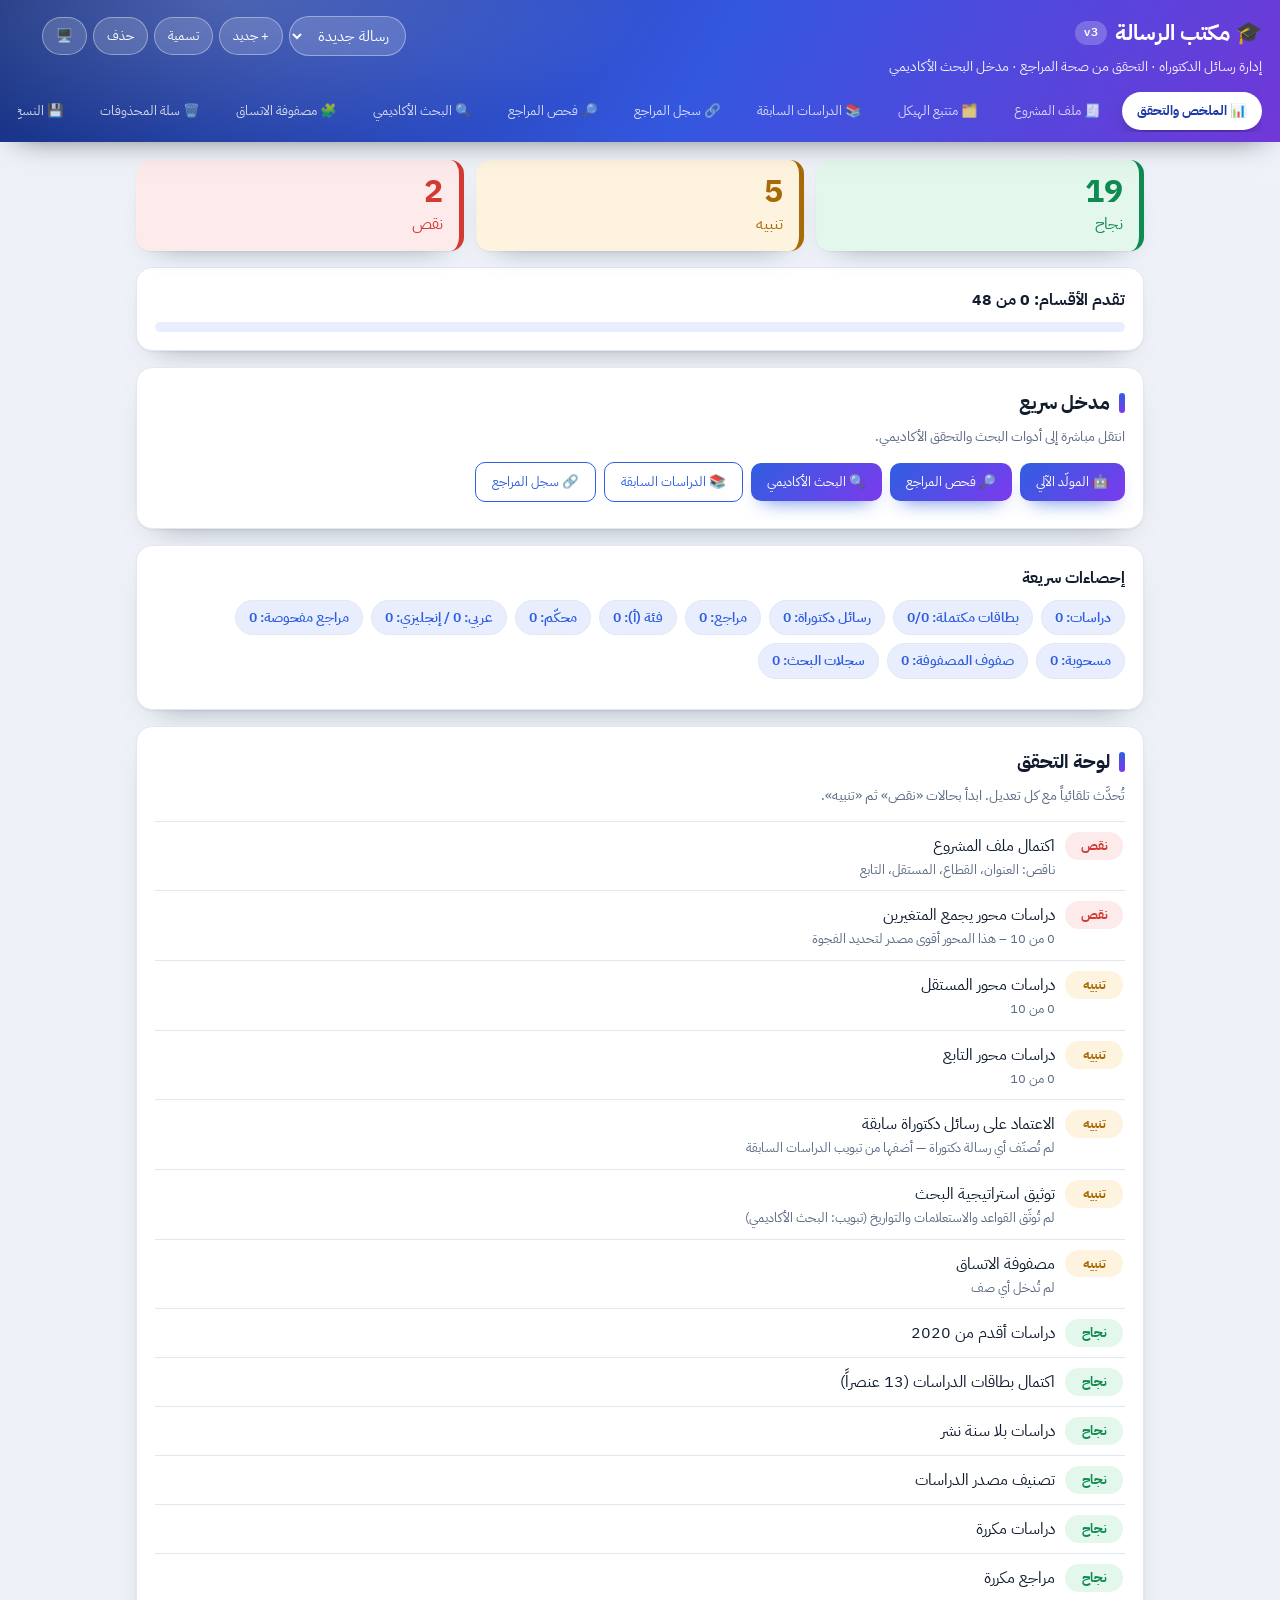
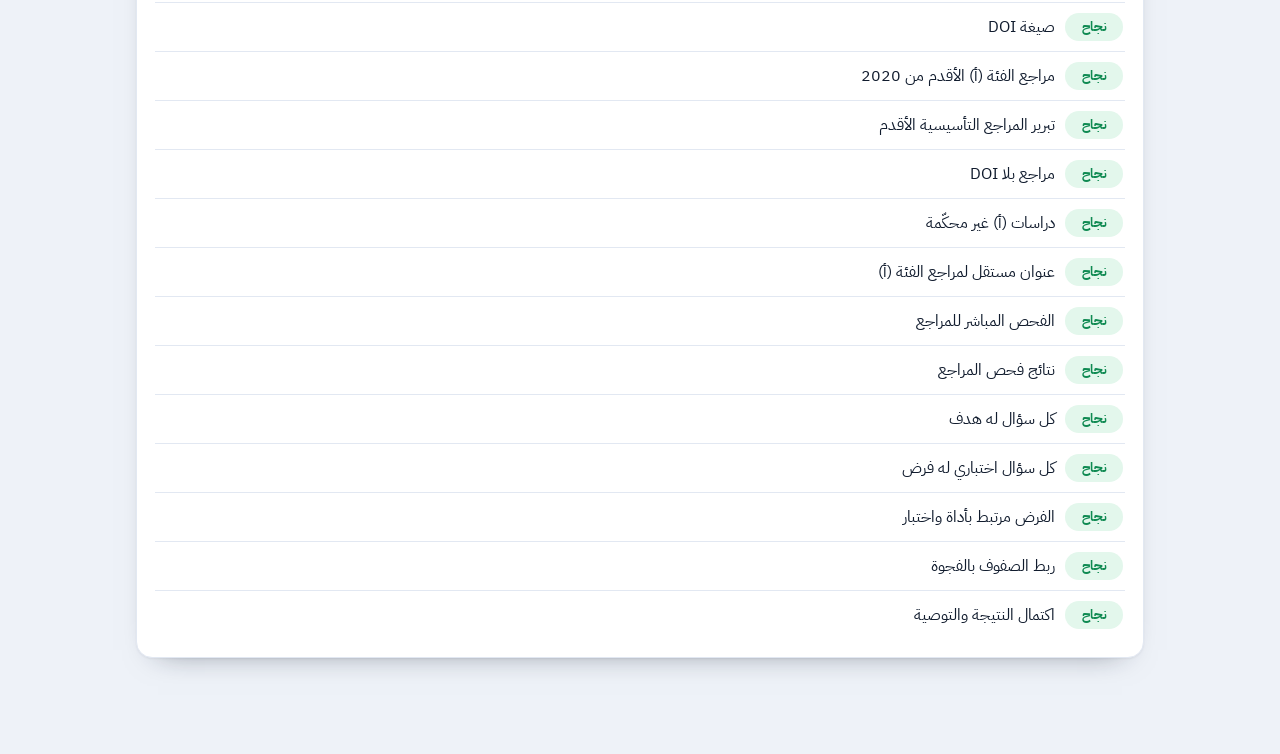
==== standalone/thesis-desk-v3.html @ b6d52afd "Reorganize repository: proper folder structure (assets/js, assets/css, docs, standalone)" ====
<!DOCTYPE html>
<html lang="ar" dir="rtl">
<head>
<meta charset="utf-8">
<meta name="viewport" content="width=device-width, initial-scale=1, viewport-fit=cover">
<title>مكتب الرسالة v3 – إدارة رسائل الدكتوراه والتحقق منها والبحث الأكاديمي</title>
<link href="https://fonts.googleapis.com/css2?family=IBM+Plex+Sans+Arabic:wght@400;500;600;700&display=swap" rel="stylesheet">
<style>
/* ================= لوحة الألوان — نهاري ================= */
:root{box-sizing:border-box;padding-top:env(safe-area-inset-top,0px);padding-bottom:env(safe-area-inset-bottom,0px);
--bg:#eef2f8;--bg2:#f8fafd;--card:#ffffff;--ink:#111c2e;--mut:#5b6b83;--line:#e2e8f2;
--acc:#2f5fe0;--acc3:#7c3aed;--acc2:#e9eeff;--accInk:#ffffff;--focus:rgba(47,95,224,.20);
--hdr1:#16307f;--hdr2:#3457e0;--hdr3:#7038d8;--navOn:#1c39a8;--glass:rgba(255,255,255,.16);--glassB:rgba(255,255,255,.38);
--ok:#0f8a52;--okb:#e3f7ec;--wr:#a86a06;--wrb:#fdf3df;--fl:#d13b32;--flb:#fdeaea;
--sh:0 1px 2px rgba(17,28,46,.05),0 14px 30px -22px rgba(17,28,46,.55)}
/* ================= لوحة الألوان — ليلي (تلقائي حسب النظام) ================= */
@media (prefers-color-scheme:dark){:root:not([data-theme="light"]){
--bg:#080d1c;--bg2:#0c1226;--card:#111a30;--ink:#e9edfb;--mut:#98a4c6;--line:#242e4b;
--acc:#7aa2ff;--acc3:#b39bff;--acc2:#1a2445;--accInk:#071026;--focus:rgba(122,162,255,.25);
--hdr1:#101f4e;--hdr2:#2b3f9e;--hdr3:#4c1d95;
--ok:#4ade80;--okb:#0e2b1d;--wr:#fbbf24;--wrb:#33260c;--fl:#fb7185;--flb:#3a171d;
--sh:0 1px 2px rgba(0,0,0,.5),0 16px 34px -24px rgba(0,0,0,.9)}}
/* ================= لوحة الألوان — ليلي (يدوي) ================= */
:root[data-theme="dark"]{
--bg:#080d1c;--bg2:#0c1226;--card:#111a30;--ink:#e9edfb;--mut:#98a4c6;--line:#242e4b;
--acc:#7aa2ff;--acc3:#b39bff;--acc2:#1a2445;--accInk:#071026;--focus:rgba(122,162,255,.25);
--hdr1:#101f4e;--hdr2:#2b3f9e;--hdr3:#4c1d95;
--ok:#4ade80;--okb:#0e2b1d;--wr:#fbbf24;--wrb:#33260c;--fl:#fb7185;--flb:#3a171d;
--sh:0 1px 2px rgba(0,0,0,.5),0 16px 34px -24px rgba(0,0,0,.9)}

*,*:before,*:after{box-sizing:inherit}
html{scroll-padding-top:150px}
body{margin:0;color:var(--ink);font:400 16px/1.75 "IBM Plex Sans Arabic",Tahoma,Arial,sans-serif;-webkit-font-smoothing:antialiased;
background:radial-gradient(1100px 460px at 105% -80px,var(--acc2),transparent 62%) no-repeat,var(--bg)}
body.minfill{min-height:100vh}

/* ---------- الهيدر ---------- */
header{position:sticky;top:0;z-index:20;color:#fff;padding:14px 18px 10px;box-shadow:0 10px 30px -18px rgba(0,0,0,.75);
background:linear-gradient(120deg,var(--hdr1),var(--hdr2) 55%,var(--hdr3))}
header:before{content:"";position:absolute;inset:0;pointer-events:none;
background:radial-gradient(620px 220px at 18% 0%,rgba(255,255,255,.20),transparent 70%)}
header .hrow,header nav{position:relative;z-index:1}
header h1{margin:0;font-size:22px;font-weight:700;display:flex;align-items:center;gap:8px;flex-wrap:wrap}
header p{margin:2px 0 10px;font-size:13.5px;opacity:.9}
.ver{font-size:11.5px;font-weight:600;background:rgba(255,255,255,.22);border-radius:999px;padding:2px 9px;letter-spacing:.3px}
.hrow{display:flex;gap:10px;align-items:flex-start;justify-content:space-between;flex-wrap:wrap}
.pbar{display:flex;gap:6px;align-items:center;flex-wrap:wrap;padding:2px 0 8px}
.hbtn{background:var(--glass);border:1px solid var(--glassB);color:#fff;font:600 13px/1 inherit;font-family:inherit;border-radius:999px;padding:8px 13px;cursor:pointer;transition:.16s;backdrop-filter:blur(4px)}
.hbtn:hover{background:rgba(255,255,255,.32);transform:translateY(-1px)}
#psel{width:auto;max-width:215px;background:var(--glass);color:#fff;border:1px solid var(--glassB);border-radius:999px;padding:7px 12px;font:600 14px inherit;font-family:inherit;cursor:pointer}
#psel option{color:#111c2e;background:#fff}
#saved{font-size:15px;opacity:0;transition:opacity .4s;min-width:18px;text-align:center}
#saved.on{opacity:1}
nav{display:flex;gap:6px;overflow-x:auto;max-width:100%;padding:4px 0 2px;scrollbar-width:none}
nav::-webkit-scrollbar{display:none}
nav button{flex:none;background:transparent;border:0;color:rgba(255,255,255,.8);font:600 14px inherit;font-family:inherit;padding:9px 15px;cursor:pointer;border-radius:999px;transition:.16s}
nav button:hover{background:rgba(255,255,255,.15);color:#fff}
nav button[aria-selected="true"]{background:#fff;color:var(--navOn);font-weight:700;box-shadow:0 8px 20px -10px rgba(0,0,0,.65)}
nav button:focus-visible,.hbtn:focus-visible,#psel:focus-visible{outline:2.5px solid #fff;outline-offset:2px}
#psel:focus{outline:none;border-color:#fff;box-shadow:0 0 0 3px rgba(255,255,255,.35)}

/* ---------- المحتوى ---------- */
main{max-width:1040px;margin:0 auto;padding:18px 16px 80px}
.card{background:var(--card);border:1px solid var(--line);border-radius:16px;padding:18px;margin-bottom:16px;box-shadow:var(--sh)}
.card:hover{box-shadow:0 2px 4px rgba(17,28,46,.05),0 18px 38px -26px rgba(17,28,46,.6)}
h2{font-size:19px;margin:0 0 6px;display:flex;align-items:center;gap:9px}
h2:before{content:"";width:6px;height:20px;border-radius:3px;flex:none;background:linear-gradient(180deg,var(--acc),var(--acc3))}
h3{font-size:16px;margin:0 0 8px}
.hint{color:var(--mut);font-size:14px;margin:0 0 12px}
.hint b{color:var(--acc)}
label{display:block;font-size:13.5px;font-weight:600;color:var(--mut);margin:10px 0 3px}
input,select,textarea{width:100%;font:inherit;font-size:15px;color:var(--ink);background:var(--bg2);border:1.5px solid var(--line);border-radius:10px;padding:9px 11px;transition:border-color .15s,box-shadow .15s}
textarea{min-height:64px;resize:vertical}
input:focus,select:focus,textarea:focus{outline:none;border-color:var(--acc);box-shadow:0 0 0 3px var(--focus)}
.grid{display:grid;grid-template-columns:repeat(auto-fit,minmax(220px,1fr));gap:0 14px}
.btn{font:600 14px inherit;font-family:inherit;border:0;background:linear-gradient(135deg,var(--acc),var(--acc3));color:var(--accInk);border-radius:10px;padding:9px 16px;cursor:pointer;box-shadow:0 10px 20px -12px var(--acc);transition:.16s}
.btn:hover{transform:translateY(-1px);filter:brightness(1.06)}
.btn.sec{background:transparent;color:var(--acc);border:1.5px solid currentColor;box-shadow:none}
.btn.sec:hover{background:var(--acc2)}
.btn.del{background:transparent;color:var(--fl);border:1.5px solid currentColor;box-shadow:none}
.btn.del:hover{background:var(--flb)}
.btn:disabled{opacity:.55;cursor:default;transform:none}
button:focus-visible,a:focus-visible{outline:2.5px solid var(--acc);outline-offset:2px}
a{color:var(--acc)}
.row{display:flex;gap:8px;flex-wrap:wrap;align-items:center;margin:8px 0}
.badge{display:inline-block;font-size:12.5px;font-weight:700;border-radius:999px;padding:3px 11px;white-space:nowrap}
.ok{background:var(--okb);color:var(--ok)}.wr{background:var(--wrb);color:var(--wr)}.fl{background:var(--flb);color:var(--fl)}
.mini{display:inline-flex;align-items:center;gap:5px;font:600 12.5px/1 inherit;font-family:inherit;background:var(--acc2);color:var(--acc);border:1px solid var(--line);border-radius:999px;padding:7px 12px;cursor:pointer;text-decoration:none;transition:.15s}
.mini:hover{background:var(--acc);color:var(--accInk);border-color:transparent}
.ledger{display:grid;grid-template-columns:repeat(auto-fit,minmax(150px,1fr));gap:12px;margin-bottom:16px}
.ledger div{border-radius:14px;padding:13px 16px;border-inline-start:5px solid currentColor;box-shadow:var(--sh)}
.ledger div b{display:block;font-size:32px;line-height:1.15;font-weight:700}
.ledger .ok{background:var(--okb);color:var(--ok)}
.ledger .wr{background:var(--wrb);color:var(--wr)}
.ledger .fl{background:var(--flb);color:var(--fl)}
.rule{display:flex;gap:10px;align-items:flex-start;padding:10px 2px;border-top:1px solid var(--line)}
.rule .badge{flex:none;min-width:58px;text-align:center}
.rule small{display:block;color:var(--mut);line-height:1.55}
.rule>div{flex:1;min-width:0}
.rule>div.row,.rule>.row{flex:0 1 auto;justify-content:flex-end;min-width:0}
.bar{height:10px;background:var(--acc2);border-radius:999px;overflow:hidden}
.bar i{display:block;height:100%;border-radius:999px;background:linear-gradient(90deg,var(--acc),var(--acc3))}
.sec-row{display:grid;grid-template-columns:1fr 140px;gap:8px;padding:7px 0;border-top:1px solid var(--line)}
.sec-row textarea{grid-column:1/-1;min-height:40px}
.count{display:flex;gap:8px;flex-wrap:wrap;margin-bottom:12px}
.count span{background:var(--acc2);color:var(--acc);border:1px solid var(--line);border-radius:999px;padding:5px 13px;font-size:13.5px;font-weight:600}
.empty{color:var(--mut);text-align:center;padding:24px}
.mono{font-size:13.5px;background:var(--bg2);border:1px solid var(--line);border-radius:9px;padding:8px 10px;word-break:break-word;min-height:20px}
.gh{font-size:15px;font-weight:700;margin:16px 0 8px;color:var(--mut);display:flex;align-items:center;gap:8px}
.dests{display:grid;grid-template-columns:repeat(auto-fill,minmax(232px,1fr));gap:10px}
.dest{border:1px solid var(--line);border-radius:13px;padding:12px;background:var(--bg2);display:flex;flex-direction:column;gap:6px}
.dest b{font-size:14.5px}
.dest small{color:var(--mut);font-size:12.5px;line-height:1.55;flex:1}
#toast{position:fixed;bottom:22px;right:50%;transform:translateX(50%) translateY(10px);background:var(--ink);color:var(--bg);padding:11px 20px;border-radius:12px;font-size:14px;font-weight:600;opacity:0;pointer-events:none;transition:.25s;max-width:92vw;z-index:50;box-shadow:0 16px 34px -14px rgba(0,0,0,.7)}
#toast.show{opacity:1;transform:translateX(50%) translateY(0)}
#toast.err{background:var(--fl);color:#fff}
*::-webkit-scrollbar{width:10px;height:10px}
*::-webkit-scrollbar-thumb{background:var(--line);border-radius:99px;border:2px solid var(--bg)}
@media(prefers-reduced-motion:no-preference){.bar i{transition:width .3s}.dest,.card{transition:box-shadow .2s}}
@media(max-width:560px){main{padding:14px 12px 70px}.card{padding:14px}h2{font-size:17px}}
</style>
</head>
<body>
<header>
 <div class="hrow">
  <div><h1>🎓 مكتب الرسالة <span class="ver">v3</span></h1><p>إدارة رسائل الدكتوراه · التحقق من صحة المراجع · مدخل البحث الأكاديمي</p></div>
  <div class="pbar">
   <select id="psel" aria-label="اختيار المشروع"></select>
   <button class="hbtn" id="newp">+ جديد</button>
   <button class="hbtn" id="renp">تسمية</button>
   <button class="hbtn" id="delp">حذف</button>
   <button class="hbtn" id="thm" title="تبديل المظهر">🖥️</button>
   <span id="saved" aria-live="polite">✓</span>
  </div>
 </div>
 <nav role="tablist" id="nav"></nav>
</header>
<main id="main"></main>
<div id="toast" role="status"></div>
<script>
"use strict";
const KEY="thesis-desk-v2",OLD="thesis-desk-v1",TKEY="td-theme";
const CH=[["الجزء التمهيدي",["صفحة العنوان","الإقرار","الشكر والتقدير","الملخص (عربي/إنجليزي)","قوائم المحتويات والجداول والاختصارات"]],
["الفصل الأول: الإطار العام",["المقدمة","خلفية الدراسة","مشكلة الدراسة","أسئلة الدراسة","أهداف الدراسة","أهمية الدراسة","حدود الدراسة","مصطلحات الدراسة","نموذج الدراسة","الفروض المبدئية","المنهج باختصار"]],
["الفصل الثاني: الإطار النظري والدراسات السابقة",["النظرية الحاكمة","المتغير المستقل: مفهوم وأبعاد","المتغير التابع: مفهوم وأبعاد","المتغير الوسيط (إن وجد)","العلاقة النظرية بين المتغيرات","الدراسات العربية","الدراسات الأجنبية","التعليق النقدي والفجوة البحثية","النموذج المفاهيمي واشتقاق الفروض"]],
["الفصل الثالث: المنهجية",["فلسفة ومنهج البحث","تصميم البحث","المجتمع والعينة وحجمها","أداة جمع البيانات والقياس","الدراسة الاستكشافية (المقابلات)","الاختبار التجريبي للأداة","الصدق والثبات","الاعتبارات الأخلاقية","أساليب التحليل وفحص الافتراضات"]],
["الفصل الرابع: النتائج",["وصف العينة","الإحصاء الوصفي","اختبار الفروض","الارتباط والانحدار والتوسط","عرض النتائج في جداول"]],
["الفصل الخامس: المناقشة",["مناقشة ومقارنة النتائج","الاستنتاجات","المساهمة العلمية","المساهمة المهنية","التوصيات وآليات التطبيق","القيود والدراسات المستقبلية"]],
["الجزء الختامي",["المراجع (APA 7)","الملاحق","إفصاح أدوات المساعدة وفحص التشابه"]]];
const ST=["لم يبدأ","جارٍ","مكتمل"];
const AX={iv:"المستقل",dv:"التابع",med:"الوسيط",both:"يجمع المتغيرين"};
const SF=[["author","الباحث"],["year","سنة النشر","n"],["title","عنوان الدراسة"],["goal","الهدف","t"],["hyp","الفرضيات","t"],["vars","المتغيرات","t"],["field","مجال التطبيق"],["pop","المجتمع"],["sample","العينة"],["tools","أدوات جمع البيانات"],["find","أهم النتائج","t"],["agree","أوجه الاتفاق","t"],["differ","أوجه الاختلاف","t"]];
const MF=[["gap","الفجوة البحثية","t"],["q","السؤال"],["obj","الهدف"],["hyp","الفرض"],["inst","الأداة / المحور"],["test","الاختبار الإحصائي"],["res","النتيجة"],["rec","التوصية"]];
const TYPOPT=[["","— غير مصنّف —"],["j","مجلة محكّمة"],["d","رسالة دكتوراة"],["m","رسالة ماجستير"],["c","مؤتمر محكّم"],["r","تقرير / جهة رسمية"],["o","مصدر آخر"]];
const TYPN={j:"مجلة محكّمة",d:"رسالة دكتوراة",m:"رسالة ماجستير",c:"مؤتمر محكّم",r:"تقرير",o:"مصدر آخر","":"—"};
const SRDB=["Scopus","Web of Science","EBSCO","ProQuest","Google Scholar","ScienceDirect","Springer","Wiley","JSTOR","ERIC","PubMed","شمعة SHAMAA","دار المنظومة","أخرى"];
const LBL={ok:"نجاح",wr:"تنبيه",fl:"نقص"};
const uid=()=>Date.now().toString(36)+Math.random().toString(36).slice(2,7);
const esc=s=>String(s==null?"":s).replace(/[&<>"]/g,c=>({"&":"&amp;","<":"&lt;",">":"&gt;",'"':"&quot;"}[c]));
const num=v=>parseInt(v,10)||0;
const cl=o=>JSON.parse(JSON.stringify(o));
const enc=encodeURIComponent;
const sleep=ms=>new Promise(r=>setTimeout(r,ms));
const hasAr=s=>/[\u0600-\u06FF]/.test(String(s||""));
const safeUrl=u=>/^https?:\/\//i.test(String(u||""))?String(u):"";
const fmtT=t=>new Date(t).toLocaleString("ar",{year:"numeric",month:"short",day:"numeric",hour:"2-digit",minute:"2-digit"});
const blankP=n=>({id:uid(),name:n||"رسالة جديدة",created:Date.now(),updated:0,lastExp:0,
 p:{title:"",deg:"DBA",sector:"",iv:"",dv:"",med:"",minY:2020,target:10},
 sec:{},studies:[],refs:[],mx:[],sr:[],trash:[],snaps:[]});

/* ===== التخزين والترحيل من النسخة القديمة ===== */
function fixProjs(db){Object.values((db&&db.projects)||{}).forEach(p=>{
 p.sec=p.sec||{};p.studies=p.studies||[];p.refs=p.refs||[];p.mx=p.mx||[];
 p.sr=p.sr||[];p.trash=p.trash||[];p.snaps=p.snaps||[];
 p.p=p.p||{};if(!(num(p.p.minY)>=1))p.p.minY=2020;
 if(!Array.isArray(p.studies))p.studies=[]});
 return db}
let DB=null;
try{DB=JSON.parse(localStorage.getItem(KEY))}catch(e){}
if(!DB||typeof DB!=="object"||!DB.projects){DB={ver:2,cur:null,projects:{}};
 try{const o=JSON.parse(localStorage.getItem(OLD));
  if(o&&o.p){const pr=blankP(o.p.title||"نسخة قديمة مستوردة");
   pr.p=o.p;pr.sec=o.sec||{};pr.studies=o.studies||[];pr.refs=o.refs||[];pr.mx=o.mx||[];pr.updated=Date.now();
   DB.projects[pr.id]=pr;DB.cur=pr.id}}catch(e){}}
fixProjs(DB);
if(!DB.cur||!DB.projects[DB.cur]){const k=Object.keys(DB.projects);DB.cur=k.length?k[0]:null}
if(!DB.cur){const pr=blankP();DB.projects[pr.id]=pr;DB.cur=pr.id}
const P=()=>DB.projects[DB.cur];
let S=P(),tab=0,uiOpen={},RUN=new Set(),V={busy:0,done:0,total:0};
let F={stQ:"",stAx:"",rfQ:"",rfCat:"",sq:"",stype:"all",slang:"all",sylo:"2020",syhi:"",ag:"",agto:"",agn:"12",elpr:""};

/* ===== الحفظ والمؤشرات ===== */
let svT=null;
function save(){try{S.updated=Date.now()}catch(e){}
 try{localStorage.setItem(KEY,JSON.stringify(DB));
  const el=document.getElementById("saved");el.classList.add("on");
  clearTimeout(svT);svT=setTimeout(()=>el.classList.remove("on"),1200)}
 catch(e){toast("⚠ تعذّر الحفظ: مساحة التخزين ممتلئة. صدّر نسخة فوراً ثم احذف اللقطات القديمة من تبويب النسخ الاحتياطي.",1)}}
let tsT=null;
function toast(m,err){const t=document.getElementById("toast");t.textContent=m;t.className=err?"err":"";
 t.classList.add("show");clearTimeout(tsT);tsT=setTimeout(()=>t.classList.remove("show"),err?8000:2400)}
function copy(txt){try{const ta=document.createElement("textarea");ta.value=txt;ta.style.position="fixed";ta.style.opacity="0";
 document.body.appendChild(ta);ta.select();document.execCommand("copy");ta.remove();return true}catch(e){}
 try{if(navigator.clipboard){navigator.clipboard.writeText(txt);return true}}catch(e){}return false}

/* ===== المظهر ===== */
let thm="";try{thm=localStorage.getItem(TKEY)||""}catch(e){}
function applyTheme(){document.documentElement.dataset.theme=thm;
 const b=document.getElementById("thm");
 b.textContent=thm==="dark"?"🌙":thm==="light"?"☀️":"🖥️";
 b.title="المظهر: "+(thm===""?"تلقائي (حسب النظام)":thm==="light"?"نهاري":"ليلي")+" — انقر للتبديل"}

/* ===== أدوات المرجع / الفحص ===== */
function doiOf(r){const d=String((r&&r.doi)||"").trim().replace(/^https?:\/\/(dx\.)?doi\.org\//i,"");
 return /^10\.\d{4,9}\//.test(d)?d:""}
function normT(s){return String(s==null?"":s).toLowerCase().replace(/[^\p{L}\p{N}]+/gu," ").trim()}
function simT(a,b){const A=new Set(normT(a).split(" ").filter(x=>x.length>2)),B=new Set(normT(b).split(" ").filter(x=>x.length>2));
 if(!A.size||!B.size)return 0;let i=0;A.forEach(x=>{if(B.has(x))i++});return i/Math.max(1,Math.min(A.size,B.size))}
function crYear(m){const o=m.issued||m["published-print"]||m["published-online"]||m.created;return o&&o["date-parts"]?num(o["date-parts"][0][0]):0}
function segEnc(doi){return String(doi).split("/").map(encodeURIComponent).join("/")}
async function jget(u,ms){const c=new AbortController();const t=setTimeout(()=>c.abort(),ms||13000);
 try{const r=await fetch(u,{signal:c.signal,headers:{Accept:"application/json"}});
  if(!r.ok){const e=new Error("HTTP "+r.status);e.http=r.status;throw e}
  return await r.json()}finally{clearTimeout(t)}}

async function coreCheck(o){
 const doi=String(o.doi||"").trim(),title=String(o.title||"").trim(),cite=String(o.cite||"").trim(),y=num(o.year);
 if(!doi&&!title&&!cite)return {t:Date.now(),ok:"fl",msg:"لا يوجد DOI أو عنوان لفحصه"};
 const [a,b]=await Promise.allSettled([
  doi?jget("https://api.crossref.org/works/"+segEnc(doi)):jget("https://api.crossref.org/works?query.bibliographic="+enc(title||cite)+"&rows=5"),
  doi?jget("https://api.openalex.org/works/doi:"+segEnc(doi)+"?mailto=thesis.desk.check@example.com"):jget("https://api.openalex.org/works?search="+enc(title||cite)+"&per-page=5")
 ]);
 let cr=null,oa=null,src=[];
 if(a.status==="fulfilled"){const m=a.value;cr=doi?m:((m.message&&m.message.items&&m.message.items[0])||null);if(cr)src.push("Crossref")}
 if(b.status==="fulfilled"){const m=b.value;oa=doi?m:((m.results&&m.results[0])||null);if(oa)src.push("OpenAlex")}
 if(!cr&&!oa){
  const e1=a.status==="rejected"?a.reason:null;
  if(e1&&e1.http===404)return {t:Date.now(),ok:"fl",msg:"⛔ هذا الـ DOI غير موجود في Crossref — تحقق من صحة الرقم"};
  return {t:Date.now(),ok:"fl",msg:"تعذّر الوصول إلى Crossref/OpenAlex — تأكد من اتصال الإنترنت"}}
 const ct=(cr&&cr.title&&cr.title[0])||(oa&&(oa.title||oa.display_name))||"";
 const refT=title||"";
 const sim=refT&&ct?simT(refT,ct):(cite&&ct?Math.max(.25,Math.min(.95,simT(cite,ct))):null);
 const cY=cr?crYear(cr):0,oY=oa?(oa.publication_year||0):0;
 const py=cY||oY,yOk=!y||!py||Math.abs(py-y)<=1;
 const ret=!!((oa&&oa.is_retracted===true)||(cr&&cr["update-to"]&&cr["update-to"].some(x=>x.type&&/retract/i.test(x.type))));
 const j=(cr&&cr["container-title"]&&cr["container-title"][0])||(oa&&oa.primary_location&&oa.primary_location.source&&oa.primary_location.source.display_name)||"";
 const typ=(cr&&cr.type)||(oa&&oa.type)||"";
 const cited=cr&&cr["is-referenced-by-count"]!=null?cr["is-referenced-by-count"]:(oa&&oa.cited_by_count!=null?oa.cited_by_count:null);
 const oaSt=(oa&&oa.open_access&&oa.open_access.oa_status)||"";
 const aut=cr&&cr.author?cr.author.map(x=>x.family?(x.family+", "+String(x.given||"").split(/\s+/).map(w=>w?w[0]+".":"").join(" ")):(x.name||"")).filter(Boolean).join("; "):"";
 const crDoi=(cr&&cr.DOI)||"";
 const v={t:Date.now(),ok:"ok",msg:"",src:src.join(" + "),ct:ct,cy:py,j:j,typ:typ,cited:cited,oa:oaSt,ret:ret?1:0,sim:sim,
  doi:crDoi||doi,aut:aut,title:ct,sugg:(!doi&&crDoi)?crDoi:""};
 if(ret){v.ok="fl";v.msg="⛔ تنبيه خطير: بيانات النشر تشير إلى أن هذا العمل مسحوب (Retraction) — لا يُستخدم كمرجع"}
 else if(!doi&&crDoi){v.ok=sim!=null&&sim>=.6?"ok":"wr";v.msg="عُثر على سجل مرشّح في "+v.src+" — اعتمد الـ DOI المقترح ثم أعد الفحص لتصديق العنوان"}
 else if(!refT){v.ok="wr";v.msg="السجل موجود في "+v.src+" — لكن أضف «عنوان المرجع» لمقارنته تلقائياً"}
 else if(sim==null){v.ok="wr";v.msg="عُثر على السجل في "+v.src+" دون عنوان للمقارنة"}
 else if(sim>=.6&&yOk){v.ok="ok";v.msg="✓ مطابقة عالية ("+Math.round(sim*100)+"%) مع السجل الرسمي في "+v.src}
 else if(sim>=.35){v.ok="wr";v.msg="مطابقة جزئية ("+Math.round(sim*100)+"%) — راجع العنوان أو السنة"+(yOk?"":" (السنة مختلفة عن السجل)")}
 else {v.ok="fl";v.msg="✗ تعارض: العنوان في "+v.src+" مختلف عن مرجعك ("+Math.round((sim||0)*100)+"%)"+(j?" · المصدر: "+j:"")}
 return v;
}

async function verifyRef(i,quiet){
 const r=S.refs[i];if(!r)return null;
 const doi=doiOf(r),title=String(r.ttl||"").trim();
 if(!doi&&!title&&!String(r.cite||"").trim()){if(!quiet)toast("لا يوجد DOI أو عنوان لفحصه",1);return null}
 if(!quiet){RUN.add(i);render()}
 let v=null;
 try{v=await coreCheck({doi:doi,title:title,cite:r.cite,year:r.year})}
 catch(e){v={t:Date.now(),ok:"fl",msg:"تعذّر الوصول إلى قواعد البيانات — تأكد من اتصال الإنترنت"}}
 if(S.refs[i])S.refs[i].v=v;
 RUN.delete(i);save();
 if(!quiet)render();
 return v;
}
async function verifyAll(){
 if(V.busy){toast("عملية الفحص جارية بالفعل…");return}
 const idx=S.refs.map((r,i)=>i).filter(i=>!S.refs[i].v);
 if(!idx.length){toast("كل المراجع مفحوصة بالفعل");return}
 V={busy:1,done:0,total:idx.length};render();
 for(const i of idx){if(!S.refs[i])continue;await verifyRef(i,true);V.done++;
  const p=document.getElementById("vprog");if(p)p.textContent="اكتمل "+V.done+" من "+V.total;await sleep(280)}
 V.busy=0;save();if(tab===5)render();
 toast("اكتمل فحص "+V.done+" مرجعاً");
}
function parseQ(q){q=String(q||"").trim();const d=q.replace(/^https?:\/\/(dx\.)?doi\.org\//i,"");
 return /^10\.\d{4,9}\//.test(d)?{doi:d,title:""}:{doi:"",title:q}}
function verdictHtml(v,q){
 const bd=v.ok==="ok"?'<span class="badge ok">✓ مطابق</span>':v.ok==="wr"?'<span class="badge wr">⚠ يحتاج مراجعة</span>':'<span class="badge fl">✗ مشكلة</span>';
 return `<div class="rule" style="border-top:0">${bd}<div>${esc(v.msg)}<small>${v.src?("المصدر: "+esc(v.src)+" · "+fmtT(v.t)):"مصدر محلي"}</small></div></div>
 ${(v.ct||v.j)?`<div class="grid">
  <div><label>العنوان في القاعدة</label><div class="mono">${esc(v.ct||"—")}</div></div>
  <div><label>سنة النشر</label><div class="mono">${esc(v.cy||"—")}${v.sim!=null?" · تطابق "+Math.round(v.sim*100)+"%":""}</div></div>
  <div><label>المجلة / الجهة</label><div class="mono">${esc(v.j||"—")}</div></div>
  <div><label>النوع / الاقتباسات${v.oa?" / الوصول":""}</label><div class="mono">${esc(v.typ||"—")} · ${v.cited==null?"—":v.cited}${v.oa?" · "+esc(v.oa):""}</div></div>
 </div>`:""}
 <div class="row">
  ${v.doi?`<a class="mini" target="_blank" rel="noopener" href="https://doi.org/${enc(v.doi)}">فتح DOI</a>`:""}
  ${v.ct?`<a class="mini" target="_blank" rel="noopener" href="https://scholar.google.com/scholar?q=${enc(v.ct)}">Google Scholar</a>
  <a class="mini" target="_blank" rel="noopener" href="https://pubpeer.com/search?q=${enc(v.ct)}">PubPeer</a>`:""}
  ${v.ct?`<a class="mini" target="_blank" rel="noopener" href="https://www.scimagojr.com/journalsearch.php?q=${enc(v.j||v.ct)}">Scimago (تصنيف المجلة)</a>`:""}
 </div>`;
}

/* ===== التحقق ===== */
function validate(){
 const R=[],add=(s,t,d)=>R.push({s:s,t:t,d:d||""}),p=S.p,y=num(p.minY);
 const miss=[["العنوان",p.title],["القطاع",p.sector],["المستقل",p.iv],["التابع",p.dv]].filter(x=>!String(x[1]||"").trim()).map(x=>x[0]);
 add(miss.length?"fl":"ok","اكتمال ملف المشروع",miss.length?"ناقص: "+miss.join("، "):"");
 const axes=["iv","dv"].concat(String(p.med||"").trim()?["med"]:[]).concat(["both"]);
 axes.forEach(a=>{const n=S.studies.filter(x=>x.axis===a).length,t=num(p.target);
  add(n>=t?"ok":(a==="both"&&n===0?"fl":"wr"),"دراسات محور "+AX[a],n+" من "+t+(a==="both"&&n===0?" – هذا المحور أقوى مصدر لتحديد الفجوة":""))});
 const old=S.studies.filter(x=>x.year&&num(x.year)<y);
 add(old.length?"fl":"ok","دراسات أقدم من "+y,old.length?old.map(x=>x.author||"بلا اسم").join("، "):"");
 const inc=S.studies.filter(x=>SF.some(f=>!String(x[f[0]]||"").trim()));
 add(inc.length?"wr":"ok","اكتمال بطاقات الدراسات (13 عنصراً)",inc.length?inc.length+" بطاقة ناقصة":"");
 const ny=S.studies.filter(x=>!num(x.year));
 add(ny.length?"wr":"ok","دراسات بلا سنة نشر",ny.length?ny.length+" بطاقة":"");
 const noTyp=S.studies.filter(x=>!x.typ);
 add(noTyp.length?"wr":"ok","تصنيف مصدر الدراسات",noTyp.length?noTyp.length+" بطاقة بلا نوع مصدر (مجلة محكّمة / رسالة دكتوراة / مؤتمر)":"");
 const dis=S.studies.filter(x=>x.typ==="d").length;
 add(dis?"ok":"wr","الاعتماد على رسائل دكتوراة سابقة",dis?dis+" رسالة دكتوراة ضمن الدراسات السابقة":"لم تُصنّف أي رسالة دكتوراة — أضفها من تبويب الدراسات السابقة");
 const dS=new Set(),dupS=[];
 S.studies.forEach(x=>{const k=((x.author||"")+"|"+(x.year||"")+"|"+String(x.title||"").slice(0,25)).replace(/\s+/g," ").trim().toLowerCase();
  if(!x.author&&!x.title)return;if(dS.has(k))dupS.push(x.author||String(x.title).slice(0,30));else dS.add(k)});
 add(dupS.length?"wr":"ok","دراسات مكررة",dupS.length?dupS.join("، "):"");
 const dR=new Set(),dupR=[];
 S.refs.forEach(r=>{const d=String(r.doi||"").trim().toLowerCase().replace(/^https?:\/\/(dx\.)?doi\.org\//,""),c=String(r.cite||"").trim().replace(/\s+/g," ").toLowerCase();
  if(!d&&!c)return;const k=d?"d:"+d:"c:"+c;
  if(dR.has(k))dupR.push(String(r.cite||"بلا توثيق").slice(0,38));else dR.add(k)});
 add(dupR.length?"fl":"ok","مراجع مكررة",dupR.length?dupR.join("، "):"");
 const badD=S.refs.filter(r=>{const d=String(r.doi||"").trim();return d&&!/^https?:\/\//i.test(d)&&!/^10\.\d{4,9}\//.test(d)});
 add(badD.length?"wr":"ok","صيغة DOI",badD.length?badD.length+" مرجع بنمط غير قياسي (المتوقع 10.xxxx/...)":"");
 const oldA=S.refs.filter(r=>r.year&&num(r.year)<y&&r.cat==="A");
 add(oldA.length?"fl":"ok","مراجع الفئة (أ) الأقدم من "+y,oldA.length?oldA.length+" مرجع – انقلها للفئة (ب) مع تبرير":"");
 const nj=S.refs.filter(r=>r.year&&num(r.year)<y&&r.cat==="B"&&!String(r.just||"").trim());
 add(nj.length?"fl":"ok","تبرير المراجع التأسيسية الأقدم",nj.length?nj.length+" مرجع بلا تبرير":"");
 const nd=S.refs.filter(r=>!String(r.doi||"").trim()),np=S.refs.filter(r=>r.cat==="A"&&!r.peer);
 add(nd.length?"wr":"ok","مراجع بلا DOI",nd.length?nd.length+" مرجع":"");
 add(np.length?"wr":"ok","دراسات (أ) غير محكّمة",np.length?np.length+" مرجع":"");
 const noTtl=S.refs.filter(r=>r.cat==="A"&&!String(r.ttl||"").trim());
 add(noTtl.length?"wr":"ok","عنوان مستقل لمراجع الفئة (أ)",noTtl.length?noTtl.length+" مرجع بلا عنوان مستقل (يُصعّب فحصه آلياً)":"");
 const unv=S.refs.filter(r=>!r.v&&(doiOf(r)||String(r.ttl||"").trim()||String(r.cite||"").trim()));
 add(unv.length?"wr":"ok","الفحص المباشر للمراجع",unv.length?unv.length+" مرجع لم يُفحص عبر Crossref/OpenAlex — تبويب: فحص المراجع":"");
 const badv=S.refs.filter(r=>r.v&&(r.v.ok==="fl"||r.v.ret));
 add(badv.length?"fl":"ok","نتائج فحص المراجع",badv.length?badv.map(r=>(r.v.ret?"مسحوب: ":"تعارض: ")+String(r.cite||r.ttl||"").slice(0,32)).join("، "):"");
 add(S.sr.length?"ok":"wr","توثيق استراتيجية البحث",S.sr.length?S.sr.length+" عملية بحث موثّقة — جاهزة للتصدير في فصل المنهجية":"لم تُوثّق القواعد والاستعلامات والتواريخ (تبويب: البحث الأكاديمي)");
 add(S.mx.length?"ok":"wr","مصفوفة الاتساق",S.mx.length?S.mx.length+" صف":"لم تُدخل أي صف");
 const q=S.mx.filter(m=>String(m.q||"").trim());
 const a1=q.filter(m=>!String(m.obj||"").trim()),b1=q.filter(m=>m.qt!=="d"&&!String(m.hyp||"").trim()),
 c1=q.filter(m=>m.qt!=="d"&&!(String(m.inst||"").trim()&&String(m.test||"").trim())),
 gp=S.mx.filter(m=>!String(m.gap||"").trim()),
 nr=q.filter(m=>!String(m.res||"").trim()||!String(m.rec||"").trim());
 add(a1.length?"fl":"ok","كل سؤال له هدف",a1.length?a1.length+" سؤال بلا هدف":"");
 add(b1.length?"fl":"ok","كل سؤال اختباري له فرض",b1.length?b1.length+" سؤال بلا فرض":"");
 add(c1.length?"wr":"ok","الفرض مرتبط بأداة واختبار",c1.length?c1.length+" صف ناقص":"");
 add(gp.length?"wr":"ok","ربط الصفوف بالفجوة",gp.length?gp.length+" صف بلا فجوة":"");
 add(nr.length?"wr":"ok","اكتمال النتيجة والتوصية",nr.length?nr.length+" صف ناقص":"");
 return R;
}
function progress(){let d=0,t=0;CH.forEach((c,i)=>c[1].forEach((s,j)=>{t++;d+=(S.sec[i+"-"+j]||{}).st===2?1:0}));return[d,t]}

/* ===== التصدير ===== */
function dl(name,content,type){const a=document.createElement("a");
 a.href=URL.createObjectURL(new Blob([content],{type:type}));a.download=name;
 document.body.appendChild(a);a.click();a.remove();P().lastExp=Date.now();save()}
function wordDoc(title,body){return '\ufeff<html xmlns:o="urn:schemas-microsoft-com:office:office" xmlns:w="urn:schemas-microsoft-com:office:word" xmlns="http://www.w3.org/TR/REC-html40"><head><meta charset="utf-8"><title>'+esc(title)+'</title><style>body{font-family:Arial,sans-serif;direction:rtl;text-align:right}h2{color:#2f5fe0}h3{color:#16307f}table{border-collapse:collapse;width:100%;margin-bottom:14px}th,td{border:1px solid #8a94a6;padding:5px 7px;font-size:10.5pt;text-align:right;vertical-align:top}th{background:#e9eeff}</style></head><body dir="rtl"><h2>'+esc(title)+'</h2><p>أُنشئ بواسطة «مكتب الرسالة v3» – '+fmtT(Date.now())+'</p>'+body+'</body></html>'}
function exportWord(name,title,body){dl(name,wordDoc(title,body),"application/msword;charset=utf-8");toast("تم تصدير "+name)}
function exportCsv(name,rows){dl(name,"\ufeff"+rows.map(r=>r.map(c=>'"'+String(c==null?"":c).replace(/"/g,'""').replace(/\r?\n/g," ")+'"').join(",")).join("\r\n"),"text/csv;charset=utf-8");toast("تم تصدير "+name)}
function exportRows(name,header,rows){exportCsv(name,[header].concat(rows))}
function studiesTable(l){return "<table><tr><th>#</th><th>المحور</th><th>نوع المصدر</th>"+SF.map(f=>"<th>"+f[1]+"</th>").join("")+"<th>المجلة/الجهة</th><th>DOI</th><th>التصنيف</th><th>قاعدة البيانات</th><th>المنهج</th></tr>"+l.map((x,i)=>"<tr><td>"+(i+1)+"</td><td>"+(AX[x.axis]||"")+"</td><td>"+(TYPN[x.typ]||"")+"</td>"+SF.map(f=>"<td>"+esc(x[f[0]])+"</td>").join("")+"<td>"+esc(x.jr)+"</td><td>"+esc(x.doi)+"</td><td>"+esc(x.qu)+"</td><td>"+esc(x.db)+"</td><td>"+esc(x.meth)+"</td></tr>").join("")+"</table>"}
const VERST=r=>{const v=r.v;return !v?"لم يُفحص":v.ret?"مسحوب":v.ok==="ok"?"مطابق":v.ok==="wr"?"مراجعة":"تعارض"};
function refsBody(l){return "<table><tr><th>#</th><th>الفئة</th><th>التوثيق (APA 7)</th><th>العنوان</th><th>المؤلفون</th><th>المجلة/الجهة</th><th>السنة</th><th>اللغة</th><th>DOI/رابط</th><th>محكّم</th><th>حالة الفحص</th><th>تبرير</th></tr>"+l.map((x,i)=>"<tr><td>"+(i+1)+"</td><td>"+({A:"أ",B:"ب",C:"ج"}[x.cat]||"")+"</td><td>"+esc(x.cite)+"</td><td>"+esc(x.ttl)+"</td><td>"+esc(x.aut)+"</td><td>"+esc(x.jr)+"</td><td>"+esc(x.year)+"</td><td>"+(x.lang==="ar"?"عربي":"إنجليزي")+"</td><td>"+esc(x.doi)+"</td><td>"+(x.peer?"نعم":"-")+"</td><td>"+VERST(x)+"</td><td>"+esc(x.just)+"</td></tr>").join("")+"</table>"}
function mxBody(l){return "<table><tr><th>#</th><th>النوع</th>"+MF.map(f=>"<th>"+f[1]+"</th>").join("")+"</tr>"+l.map((x,i)=>"<tr><td>"+(i+1)+"</td><td>"+(x.qt==="d"?"وصفي":"اختباري")+"</td>"+MF.map(f=>"<td>"+esc(x[f[0]])+"</td>").join("")+"</tr>").join("")+"</table>"}
function structBody(){return CH.map((c,i)=>"<h3>"+esc(c[0])+"</h3><table><tr><th>القسم</th><th>الحالة</th><th>ملاحظات</th></tr>"+c[1].map((s,j)=>{const o=S.sec[i+"-"+j]||{};return "<tr><td>"+esc(s)+"</td><td>"+(ST[num(o.st)]||ST[0])+"</td><td>"+esc(o.note)+"</td></tr>"}).join("")+"</table>").join("")}
function srBody(){return "<table><tr><th>#</th><th>قاعدة البيانات</th><th>التاريخ</th><th>نص الاستعلام</th><th>السنوات</th><th>عدد النتائج</th><th>ملاحظات</th></tr>"+S.sr.map((x,i)=>"<tr><td>"+(i+1)+"</td><td>"+esc(x.db)+"</td><td>"+esc(x.date)+"</td><td>"+esc(x.q)+"</td><td>"+esc((x.ylo||"")+(x.ylo||x.yhi?"–":"")+(x.yhi||""))+"</td><td>"+esc(x.n)+"</td><td>"+esc(x.note)+"</td></tr>").join("")+"</table>"}
function verBody(){return "<table><tr><th>#</th><th>المرجع (APA)</th><th>الحالة</th><th>النتيجة</th><th>DOI</th><th>المجلة/الجهة</th><th>آخر فحص</th></tr>"+S.refs.map((r,i)=>"<tr><td>"+(i+1)+"</td><td>"+esc(r.cite||r.ttl||"")+"</td><td>"+VERST(r)+"</td><td>"+esc(r.v?r.v.msg:"—")+"</td><td>"+esc(doiOf(r)||r.doi||"")+"</td><td>"+esc(r.v?r.v.j:"")+"</td><td>"+(r.v?fmtT(r.v.t):"")+"</td></tr>").join("")+"</table>"}

/* ===== اللقطات ===== */
function snapshot(label){const pr=P();
 pr.snaps.unshift({t:Date.now(),label:label||"لقطة يدوية",d:cl({p:pr.p,sec:pr.sec,studies:pr.studies,refs:pr.refs,mx:pr.mx,sr:pr.sr})});
 if(pr.snaps.length>5)pr.snaps.length=5;save();render();toast("حُفظت لقطة كاملة للمشروع")}

/* ===== العروض ===== */
function vSummary(){
 const R=validate(),n=k=>R.filter(r=>r.s===k).length,pr=progress(),d=pr[0],t=pr[1];
 const refs=S.refs,st=S.studies,a=refs.filter(r=>r.cat==="A"),peer=a.filter(r=>r.peer).length,ar=refs.filter(r=>r.lang==="ar").length;
 const doneCards=st.filter(x=>SF.every(f=>String(x[f[0]]||"").trim())).length;
 const dis=st.filter(x=>x.typ==="d").length;
 const verDone=refs.filter(r=>r.v&&r.v.ok==="ok").length,ret=refs.filter(r=>r.v&&r.v.ret).length;
 const yrs={};st.forEach(x=>{const yy=num(x.year);if(yy)yrs[yy]=(yrs[yy]||0)+1});
 const yk=Object.keys(yrs).sort();
 return `<div class="ledger"><div class="ok"><b>${n("ok")}</b>نجاح</div><div class="wr"><b>${n("wr")}</b>تنبيه</div><div class="fl"><b>${n("fl")}</b>نقص</div></div>
 <div class="card"><h3>تقدم الأقسام: ${d} من ${t}</h3><div class="bar"><i style="width:${t?Math.round(d/t*100):0}%"></i></div></div>
 <div class="card"><h2>مدخل سريع</h2><p class="hint">انتقل مباشرة إلى أدوات البحث والتحقق الأكاديمي.</p>
 <div class="row"><button class="btn" data-tab="10">🤖 المولّد الآلي</button>
 <button class="btn" data-tab="5">🔎 فحص المراجع</button>
 <button class="btn" data-tab="6">🔍 البحث الأكاديمي</button>
 <button class="btn sec" data-tab="3">📚 الدراسات السابقة</button>
 <button class="btn sec" data-tab="4">🔗 سجل المراجع</button></div></div>
 <div class="card"><h3>إحصاءات سريعة</h3><div class="count">
 <span>دراسات: ${st.length}</span><span>بطاقات مكتملة: ${doneCards}/${st.length}</span><span>رسائل دكتوراة: ${dis}</span>
 <span>مراجع: ${refs.length}</span><span>فئة (أ): ${a.length}</span>
 <span>محكّم: ${peer}${a.length?" ("+Math.round(peer/a.length*100)+"%)":""}</span>
 <span>عربي: ${ar} / إنجليزي: ${refs.length-ar}</span>
 <span>مراجع مفحوصة: ${verDone}</span><span>مسحوبة: ${ret}</span>
 <span>صفوف المصفوفة: ${S.mx.length}</span><span>سجلات البحث: ${S.sr.length}</span></div>
 ${yk.length?`<p class="hint" style="margin:0">سنوات الدراسات: ${yk.map(k=>k+" ×"+yrs[k]).join("، ")}</p>`:""}</div>
 <div class="card"><h2>لوحة التحقق</h2><p class="hint">تُحدَّث تلقائياً مع كل تعديل. ابدأ بحالات «نقص» ثم «تنبيه».</p>
 ${R.slice().sort((x,z)=>"fl wr ok".indexOf(x.s)-"fl wr ok".indexOf(z.s)).map(r=>`<div class="rule"><span class="badge ${r.s}">${LBL[r.s]}</span><div>${esc(r.t)}${r.d?`<small>${esc(r.d)}</small>`:""}</div></div>`).join("")}</div>`;
}

function fld(l,i,k,lab,type,v){
 const a=`data-l="${l}" data-i="${i}" data-k="${k}"`;
 const it=type==="t"?`<textarea ${a}>${esc(v)}</textarea>`:`<input ${a}${type==="n"?' type="number" inputmode="numeric"':type==="d"?' type="date"':""} value="${esc(v)}">`;
 return `<label>${lab}</label>${it}`}
function selF(l,i,k,lab,opts,v){return `<label>${lab}</label><select data-l="${l}" data-i="${i}" data-k="${k}">${opts.map(o=>`<option value="${o[0]}" ${v===o[0]?"selected":""}>${o[1]}</option>`).join("")}</select>`}

function vProfile(){const p=S.p,f=(k,l,t)=>fld("p","",k,l,t,p[k]);
 return `<div class="card"><h2>ملف المشروع</h2>
 <p class="hint">كل قواعد التحقق تعتمد على هذه البيانات. اسم المشروع يميّزه في قائمة المشاريع أعلى الصفحة.<br>أُنشئ: ${fmtT(P().created)} · آخر تعديل: ${P().updated?fmtT(P().updated):"—"}</p>
 <label>اسم المشروع (للتمييز في القائمة)</label><input data-l="meta" data-k="name" value="${esc(P().name)}">
 <div class="grid">
 ${f("title","عنوان الرسالة")}${f("sector","القطاع / مجال التطبيق")}${f("iv","المتغير المستقل")}${f("dv","المتغير التابع")}${f("med","المتغير الوسيط (اختياري)")}
 <div><label>نوع الدرجة</label><select data-l="p" data-i="" data-k="deg">${["DBA","PhD"].map(x=>`<option ${p.deg===x?"selected":""}>${x}</option>`).join("")}</select></div>
 ${f("minY","أقدم سنة نشر مسموحة","n")}${f("target","الحد الأدنى المستهدف لكل محور","n")}</div></div>`}

function vStruct(){
 return `<div class="card"><h2>متتبع الهيكل</h2><p class="hint">حدّث حالة كل قسم وأضف ملاحظات المشرف أو اللجنة، وصدّر الهيكل لإرفاقه بتقارير التقدم.</p>
 <div class="row"><button class="btn sec" id="expStruct">تصدير الهيكل (Word)</button></div></div>`+
 CH.map((c,i)=>{const dn=c[1].filter((s,j)=>num((S.sec[i+"-"+j]||{}).st)===2).length,tot=c[1].length;
  return `<div class="card"><h3>${esc(c[0])} <span class="badge ${dn===tot?"ok":dn?"wr":"fl"}">${dn}/${tot}</span></h3>`+
  c[1].map((s,j)=>{const k=i+"-"+j,o=S.sec[k]||{};
   return `<div class="sec-row"><div>${esc(s)}</div><select data-l="sec" data-i="${k}" data-k="st" aria-label="حالة ${esc(s)}">${ST.map((x,n2)=>`<option value="${n2}" ${num(o.st)===n2?"selected":""}>${x}</option>`).join("")}</select>
   <textarea data-l="sec" data-i="${k}" data-k="note" placeholder="ملاحظات المشرف" aria-label="ملاحظات ${esc(s)}">${esc(o.note)}</textarea></div>`}).join("")+"</div>"}).join("")}

function counts(){const a=["iv","dv"].concat(String(S.p.med||"").trim()?["med"]:[]).concat(["both"]);
 return `<div class="count">${a.map(k=>`<span>${AX[k]}: ${S.studies.filter(x=>x.axis===k).length}/${num(S.p.target)}</span>`).join("")}</div>`}

function stFiltered(){return S.studies.map((x,i)=>[x,i]).filter(([x])=>{
 if(F.stAx&&x.axis!==F.stAx)return false;
 if(F.stQ){const hay=Object.keys(x).map(k=>x[k]).join(" ").toLowerCase();if(!hay.includes(F.stQ.toLowerCase()))return false}
 return true})}
function studyLinks(x){const ti=String(x.title||"").trim(),raw=String(x.doi||"").trim();
 const d=raw.replace(/^https?:\/\/(dx\.)?doi\.org\//i,""),isDoi=/^10\.\d{4,9}\//.test(d);
 if(!ti&&!raw)return "";
 return `<div class="row">${ti?`<a class="mini" target="_blank" rel="noopener" href="https://scholar.google.com/scholar?q=${enc(ti)}">🔎 بحث في Scholar</a>
 <a class="mini" target="_blank" rel="noopener" href="https://search.crossref.org/?q=${enc(ti)}">Crossref</a>
 <a class="mini" target="_blank" rel="noopener" href="https://www.google.com/search?q=${enc('"'+ti+'"')}">Google</a>`:""}
 ${isDoi?`<a class="mini" target="_blank" rel="noopener" href="https://doi.org/${enc(d)}">DOI</a>`:(safeUrl(raw)?`<a class="mini" target="_blank" rel="noopener" href="${esc(safeUrl(raw))}">رابط الدراسة</a>`:"")}</div>`}
function studiesHtml(){const l=stFiltered();
 if(!S.studies.length)return `<div class="empty">لا توجد دراسات بعد. أضف أول بطاقة من الأعلى.</div>`;
 if(!l.length)return `<div class="empty">لا نتائج مطابقة للبحث.</div>`;
 return l.map(([x,i])=>{const open=!!uiOpen["studies"+i];
  const warn=x.year&&num(x.year)<num(S.p.minY)?`<p><span class="badge fl">سنة النشر أقدم من ${esc(S.p.minY)}</span></p>`:"";
  const miss=SF.filter(f=>!String(x[f[0]]||"").trim()).length;
  return `<div class="card"><div class="row"><h3 style="margin:0;flex:1">${esc(x.author||x.title||"بلا اسم")} ${x.typ?`<span class="badge ok">${TYPN[x.typ]||"مصدر"}</span>`:""} ${miss?`<span class="badge wr">ناقص ${miss}</span>`:`<span class="badge ok">مكتملة</span>`}</h3>
  <button class="btn sec" data-tog="studies${i}">${open?"إغلاق":"فتح"}</button>
  <button class="btn sec" data-dup="studies" data-i="${i}">تكرار</button>
  <button class="btn del" data-del="studies" data-i="${i}">حذف</button></div>
  ${studyLinks(x)}
  ${open?warn+`<div class="grid">${selF("studies",i,"axis","المحور",Object.keys(AX).map(k=>[k,AX[k]]),x.axis)}${selF("studies",i,"typ","نوع المصدر",TYPOPT,x.typ||"")}
  ${SF.map(f=>fld("studies",i,f[0],f[1],f[2],x[f[0]])).join("")}
  ${fld("studies",i,"jr","اسم المجلة / الجهة الناشرة","",x.jr)}${fld("studies",i,"doi","DOI أو الرابط","",x.doi)}
  ${fld("studies",i,"qu","التصنيف (Q1–Q4 / JCR / Scopus)","",x.qu)}${fld("studies",i,"db","قاعدة البيانات التي وُجدت فيها","",x.db)}
  ${fld("studies",i,"meth","المنهج / التصميم","",x.meth)}</div>`:""}</div>`}).join("")}
function vStudies(){
 return `<div class="card"><h2>قاعدة الدراسات السابقة</h2><p class="hint">بطاقة لكل دراسة بالعناصر الثلاثة عشر، من مصدرك الأصلي. صنّف «نوع المصدر» (مجلة محكّمة / رسالة دكتوراة / مؤتمر) واستخدم أزرار البحث للوصول إلى المصدر وتوثيقه. التصدير يشمل نتائج البحث والتصفية الحالية.</p>
 ${counts()}
 <div class="row">
  <input id="stQ" placeholder="بحث في كل حقول البطاقات…" value="${esc(F.stQ)}" style="flex:1;min-width:180px">
  <select id="stAx" style="width:auto"><option value="">كل المحاور</option>${Object.keys(AX).map(k=>`<option value="${k}" ${F.stAx===k?"selected":""}>${AX[k]}</option>`).join("")}</select>
  <button class="btn" data-add="studies">إضافة دراسة</button>
  <button class="btn sec" id="expStW">Word</button><button class="btn sec" id="expStC">Excel/CSV</button>
 </div></div><div id="list-studies">${studiesHtml()}</div>`}

function dupRefIdx(){const seen=new Map(),dups=new Set();
 S.refs.forEach((r,i)=>{const d=String(r.doi||"").trim().toLowerCase().replace(/^https?:\/\/(dx\.)?doi\.org\//,""),c=String(r.cite||"").trim().replace(/\s+/g," ").toLowerCase();
  if(!d&&!c)return;const k=d?"d:"+d:"c:"+c;
  if(seen.has(k)){dups.add(i);dups.add(seen.get(k))}else seen.set(k,i)});return dups}
function rfFiltered(){return S.refs.map((x,i)=>[x,i]).filter(([x])=>{
 if(F.rfCat&&x.cat!==F.rfCat)return false;
 if(F.rfQ){const hay=[x.cite,x.doi,x.just,x.ttl,x.aut,x.jr].join(" ").toLowerCase();if(!hay.includes(F.rfQ.toLowerCase()))return false}
 return true})}
function refLinks(x,i){const doi=doiOf(x),raw=String(x.doi||"").trim(),ti=String(x.ttl||x.cite||"").trim();
 return `<div class="row">
 ${doi?`<a class="mini" target="_blank" rel="noopener" href="https://doi.org/${enc(doi)}">DOI</a>`:(safeUrl(raw)?`<a class="mini" target="_blank" rel="noopener" href="${esc(safeUrl(raw))}">الرابط</a>`:"")}
 ${ti?`<a class="mini" target="_blank" rel="noopener" href="https://scholar.google.com/scholar?q=${enc(ti)}">Scholar</a>
 <a class="mini" target="_blank" rel="noopener" href="https://search.crossref.org/?q=${enc(ti)}">Crossref</a>`:""}
 ${x.jr?`<a class="mini" target="_blank" rel="noopener" href="https://www.scimagojr.com/journalsearch.php?q=${enc(x.jr)}">تصنيف المجلة (Scimago)</a>`:""}
 <button class="mini" data-ver="${i}">🔎 تحقق</button></div>`}
function refsHtml(){const dups=dupRefIdx(),l=rfFiltered();
 if(!S.refs.length)return `<div class="empty">لا مراجع بعد. أضف أول مرجع من الأعلى.</div>`;
 if(!l.length)return `<div class="empty">لا نتائج مطابقة للبحث.</div>`;
 return l.map(([x,i])=>{const open=!!uiOpen["refs"+i],y=num(x.year),b=[];
  const v=x.v;if(v)b.push(v.ret?'<span class="badge fl">⛔ مسحوب</span>':v.ok==="ok"?'<span class="badge ok">✓ متحقق</span>':v.ok==="wr"?'<span class="badge wr">⚠ مراجعة</span>':'<span class="badge fl">✗ تعارض</span>');else if(RUN.has(i))b.push('<span class="badge wr">⟳ جارٍ</span>');
  if(dups.has(i))b.push('<span class="badge fl">مكرر</span>');
  if(y&&y<num(S.p.minY)&&x.cat!=="C")b.push(`<span class="badge wr">أقدم من ${esc(S.p.minY)}</span>`);
  if(x.cat==="A"&&!x.peer)b.push('<span class="badge wr">غير محكّم</span>');
  const dd=String(x.doi||"").trim()&&!/^https?:\/\//i.test(x.doi)&&!/^10\.\d{4,9}\//.test(x.doi);
  if(dd)b.push('<span class="badge wr">DOI غير قياسي</span>');
  return `<div class="card"><div class="row"><h3 style="margin:0;flex:1">${esc(x.cite||"بلا توثيق")} ${b.join(" ")}</h3>
  <button class="btn sec" data-tog="refs${i}">${open?"إغلاق":"فتح"}</button>
  <button class="btn sec" data-dup="refs" data-i="${i}">تكرار</button>
  <button class="btn del" data-del="refs" data-i="${i}">حذف</button></div>
  ${refLinks(x,i)}
  ${open?`<div class="grid">${fld("refs",i,"cite","التوثيق (APA 7)","t",x.cite)}
  ${fld("refs",i,"ttl","عنوان المرجع (للفحص التلقائي)","",x.ttl)}${fld("refs",i,"aut","المؤلفون","",x.aut)}
  ${fld("refs",i,"year","سنة النشر","n",x.year)}${fld("refs",i,"jr","المجلة / الجهة الناشرة","",x.jr)}
  ${selF("refs",i,"cat","الفئة",[["A","أ: دراسة حديثة"],["B","ب: تأسيسي"],["C","ج: سياقي"]],x.cat)}${selF("refs",i,"lang","اللغة",[["ar","عربي"],["en","إنجليزي"]],x.lang)}
  ${fld("refs",i,"doi","DOI أو الرابط","",x.doi)}
  <div><label>محكّم</label><label style="display:flex;gap:8px;align-items:center;color:var(--ink);margin:0"><input type="checkbox" data-l="refs" data-i="${i}" data-k="peer" ${x.peer?"checked":""} style="width:auto"> مُحكَّم (Peer-reviewed)</label></div></div>
  ${fld("refs",i,"just","تبرير استخدام مرجع أقدم (إن لزم)","t",x.just)}
  ${v?`<div class="rule"><span class="badge ${v.ret||v.ok==="fl"?"fl":v.ok}">${VERST(x)}</span><div>${esc(v.msg)}<small>${v.j?"المجلة/الجهة: "+esc(v.j)+" · ":""}آخر فحص: ${fmtT(v.t)}</small></div></div>`:""}`:""}</div>`}).join("")}
function vRefs(){
 return `<div class="card"><h2>سجل المراجع</h2><p class="hint">صنّف كل مرجع: (أ) دراسة حديثة محكّمة، (ب) تأسيسي بتبرير، (ج) سياقي. تظهر شارات التحقق والتحذير مباشرة على كل بطاقة. استخدم زر «تحقق» لفحص المرجع عبر الإنترنت.</p>
 <div class="row">
  <input id="rfQ" placeholder="بحث في التوثيق/العنوان/المؤلفين/DOI/المجلة…" value="${esc(F.rfQ)}" style="flex:1;min-width:180px">
  <select id="rfCat" style="width:auto"><option value="">كل الفئات</option>
  <option value="A" ${F.rfCat==="A"?"selected":""}>أ: حديثة</option>
  <option value="B" ${F.rfCat==="B"?"selected":""}>ب: تأسيسي</option>
  <option value="C" ${F.rfCat==="C"?"selected":""}>ج: سياقي</option></select>
  <button class="btn" data-add="refs">إضافة مرجع</button>
  <button class="btn sec" id="expRfW">Word</button><button class="btn sec" id="expRfC">Excel/CSV</button>
 </div>
 <div class="row"><button class="btn" id="adddoi">＋ إضافة مرجع تلقائياً عبر DOI (Crossref)</button>
 <span class="hint" style="margin:0">جلب بيانات السجل الرسمي وتوليد التوثيق تلقائياً.</span></div></div><div id="list-refs">${refsHtml()}</div>`}

const MANUAL=`<a class="mini" target="_blank" rel="noopener" href="https://doi.org/">🔗 doi.org</a>
<a class="mini" target="_blank" rel="noopener" href="https://search.crossref.org/">Crossref</a>
<a class="mini" target="_blank" rel="noopener" href="https://openalex.org/">OpenAlex</a>
<a class="mini" target="_blank" rel="noopener" href="https://scholar.google.com/">Google Scholar</a>
<a class="mini" target="_blank" rel="noopener" href="https://www.scopus.com/">Scopus</a>
<a class="mini" target="_blank" rel="noopener" href="https://www.webofscience.com/wos/woscc/basic-search">Web of Science</a>
<a class="mini" target="_blank" rel="noopener" href="https://orcid.org/orcid-search/search">ORCID (الباحثون)</a>
<a class="mini" target="_blank" rel="noopener" href="https://www.scimagojr.com/">Scimago (تصنيف المجلات)</a>
<a class="mini" target="_blank" rel="noopener" href="https://beallslist.net/">Beall's (المجلات المُنصّبة)</a>
<a class="mini" target="_blank" rel="noopener" href="https://doaj.org/">DOAJ</a>
<a class="mini" target="_blank" rel="noopener" href="https://pubpeer.com/">PubPeer</a>
<a class="mini" target="_blank" rel="noopener" href="https://retractionwatch.com/">Retraction Watch</a>`;
function vVerify(){
 const refs=S.refs,wd=refs.filter(r=>doiOf(r)).length,ok=refs.filter(r=>r.v&&r.v.ok==="ok").length,
 ret=refs.filter(r=>r.v&&r.v.ret).length,bad=refs.filter(r=>r.v&&r.v.ok==="fl"&&!r.v.ret).length,
 un=refs.filter(r=>!r.v).length;
 const rows=refs.length?refs.map((r,i)=>{const v=r.v,run=RUN.has(i)&&!v;
  let bd=v?(v.ret?'<span class="badge fl">⛔ مسحوب</span>':v.ok==="ok"?'<span class="badge ok">✓ متحقق</span>':v.ok==="wr"?'<span class="badge wr">⚠ مراجعة</span>':'<span class="badge fl">✗ تعارض</span>'):(run?'<span class="badge wr">⟳ جارٍ</span>':'<span class="badge wr">لم يُفحص</span>');
  const doi=doiOf(r),raw=String(r.doi||"").trim();
  return `<div class="rule">${bd}<div>${esc(r.cite||r.ttl||"بلا توثيق")}<small>${v?esc(v.msg)+(v.j?" · "+esc(v.j):"")+(v.cited!=null?" · اقتباسات: "+v.cited:""):"اضغط «فحص» لجلب بيانات Crossref/OpenAlex"}</small></div>
  <div class="row">${run?`<button class="mini" disabled>…</button>`:`<button class="mini" data-ver="${i}">🔎 فحص</button>`}
  ${doi?`<a class="mini" target="_blank" rel="noopener" href="https://doi.org/${enc(doi)}">DOI</a>`:(safeUrl(raw)?`<a class="mini" target="_blank" rel="noopener" href="${esc(safeUrl(raw))}">الرابط</a>`:"")}
  ${v&&v.sugg?`<button class="mini" data-adddoi="${i}">اعتماد DOI المقترح</button>`:""}
  ${v&&v.ct?`<button class="mini" data-applyv="${i}">اعتماد بيانات السجل</button>`:""}</div></div>`}).join(""):`<div class="empty">لا مراجع بعد. أضفها من تبويب «سجل المراجع».</div>`;
 return `<div class="ledger">
  <div class="wr"><b>${refs.length}</b>إجمالي المراجع</div>
  <div class="wr"><b>${wd}</b>لديها DOI</div>
  <div class="ok"><b>${ok}</b>تم التحقق</div>
  <div class="fl"><b>${bad+ret}</b>مشكلات (منها ${ret} مسحوب)</div></div>
 <div class="card"><h2>فاحص سريع (DOI أو عنوان)</h2>
 <p class="hint">الصق <b>DOI</b> (مثال: 10.1016/j.chb.2023.109412) أو <b>عنوان أي بحث</b>. يجلب النظام بيانات <b>Crossref</b> و<b>OpenAlex</b> ويقارن العنوان والسنة، ويتحقق من <b>سحب النشر</b>، ويقترح الـ DOI الصحيح.</p>
 <div class="row"><input id="vq" placeholder="DOI أو عنوان المرجع…" style="flex:1;min-width:220px"><button class="btn" id="vgo">🔎 تحقّق الآن</button></div>
 <div id="vout"></div>
 <div class="gh">أدوات تحقق يدوية</div><div class="row">${MANUAL}</div></div>
 <div class="card"><h2>حالة التحقق لكل مرجع</h2>
 <p class="hint">الفحص آلي بالكامل عبر واجهات Crossref وOpenAlex الرسمية.${un?` <b>${un}</b> مرجع بانتظار الفحص.`:""}</p>
 <div class="row"><button class="btn" id="vall">⚡ فحص كل المراجع غير المفحوصة</button><span class="hint" style="margin:0" id="vprog">${V.busy?"اكتمل "+V.done+" من "+V.total:""}</span><button class="btn sec" id="expVW">تصدير تقرير الفحص (Word)</button></div>
 ${rows}</div>`;
}

/* ===== البحث الأكاديمي ===== */
function Q(){let q=String(F.sq||"").trim().replace(/\s+/g," ");if(!q)return"";
 if(F.stype==="thesis")q+=hasAr(q)?" رسالة دكتوراه":" dissertation OR \"phd thesis\"";
 if(F.stype==="article")q+=hasAr(q)?" مقالة محكّمة":" \"peer-reviewed\" article";
 return q}
function yrP(){return (F.sylo?"&as_ylo="+enc(F.sylo):"")+(F.syhi?"&as_yhi="+enc(F.syhi):"")}
function lrP(){return F.slang==="ar"?"&lr=lang_ar":F.slang==="en"?"&lr=lang_en":""}
function cdrP(){const a=/^\d{4}$/.test(F.sylo)?F.sylo:"",b=/^\d{4}$/.test(F.syhi)?F.syhi:"";
 if(!a&&!b)return"";return "&tbs=cdr:1"+(a?",cd_min:1/1/"+a:"")+(b?",cd_max:12/31/"+b:"")}
function siteQ(dom){return "https://www.google.com/search?q="+enc("site:"+dom+" "+Q())+cdrP()}
const GROUPS=[
{n:"📘 رسائل الدكتوراه والدراسات العليا",items:[
 {n:"Google Scholar",s:"أوسع فهرس أكاديمي، ويتضمن الرسائل والفضاءات الجامعية",u:()=>"https://scholar.google.com/scholar?hl="+(F.slang==="ar"?"ar":"en")+"&q="+enc(Q())+yrP()},
 {n:"Google — ملفات PDF",s:"نتائج جوجل المقيّدة بملفات PDF (الرسائل غالباً PDF)",u:()=>"https://www.google.com/search?q="+enc(Q()+" filetype:pdf")+lrP()+cdrP()},
 {n:"Google — site:proquest.com",s:"صفحات الرسائل داخل قاعدة ProQuest العالمية",u:()=>siteQ("proquest.com")},
 {n:"Google — site:ethos.bl.uk",s:"صفحات رسائل EThOS البريطانية",u:()=>siteQ("ethos.bl.uk")},
 {n:"ProQuest Dissertations",s:"أكبر قاعدة رسائل دكتوراة عالمياً (يتطلب اشتراكاً) — تُفتح الصفحة ويُنسخ الاستعلام",u:"https://www.proquest.com/",manual:1},
 {n:"EBSCO Open Dissertations",s:"أطروحات مفتوحة من جامعات متعددة",u:"https://opendissertations.org/",manual:1},
 {n:"EThOS — British Library",s:"فهرس رسائل الدكتوراه البريطانية",u:"https://ethos.bl.uk/",manual:1},
 {n:"CORE",s:"أرشيف أبحاث مفتوح يضم رسائل وأطروحات جامعية",u:()=>"https://core.ac.uk/search?q="+enc(Q())},
 {n:"BASE — Bielefeld",s:"محرك بحث أوروبي للأبحاث والرسائل العلمية",u:()=>"https://www.base-search.net/Search/Results?lookfor="+enc(Q())},
 {n:"WorldCat",s:"فهرس عالمي للكتب والرسائل لدى جامعات العالم",u:()=>"https://search.worldcat.org/search?q="+enc(Q())},
 {n:"OpenAIRE",s:"بوابة الأبحاث المفتوحة الأوروبية",u:()=>"https://explore.openaire.eu/search?keyword="+enc(Q())}
]},
{n:"🔬 مجلات ودوريات محكّمة",items:[
 {n:"ScienceDirect",s:"Elsevier — آلاف المجلات المحكّمة",u:()=>"https://www.sciencedirect.com/search?qs="+enc(Q())},
 {n:"Springer Link",s:"مجلات وكتب Springer Nature",u:()=>"https://link.springer.com/search?query="+enc(Q())},
 {n:"Wiley Online Library",s:"مجلات Wiley المحكّمة",u:()=>"https://onlinelibrary.wiley.com/action/doSearch?AllField="+enc(Q())},
 {n:"SAGE Journals",s:"العلوم الاجتماعية والإدارة والتعليم",u:()=>"https://journals.sagepub.com/action/doSearch?AllField="+enc(Q())},
 {n:"Taylor & Francis",s:"مجلات T&F المحكّمة",u:()=>"https://www.tandfonline.com/action/doSearch?AllField="+enc(Q())},
 {n:"Emerald Insight",s:"إدارة الأعمال وعلوم المكتبات",u:()=>"https://www.emerald.com/insight/search?q="+enc(Q())},
 {n:"MDPI",s:"دوريات مفتوحة الوصول المحكّمة",u:()=>"https://www.mdpi.com/search?q="+enc(Q())},
 {n:"JSTOR",s:"أرشيف أكاديمي كبير للمجلات والرسائل",u:()=>"https://www.jstor.org/action/doBasicSearch?Query="+enc(Q())},
 {n:"SSRN",s:"أبحاث أولية في الإدارة والاقتصاد",u:()=>"https://papers.ssrn.com/sol3/results.cfm?txtKey_Words="+enc(Q())},
 {n:"PubMed",s:"الأدب الصحي والطبي",u:()=>"https://pubmed.ncbi.nlm.nih.gov/?term="+enc(Q())},
 {n:"IEEE Xplore",s:"الهندسة والحوسبة والإلكترونيات",u:()=>"https://ieeexplore.ieee.org/search/searchresult.jsp?queryText="+enc(Q())},
 {n:"ERIC",s:"علوم التربية والتعليم",u:()=>"https://eric.ed.gov/?q="+enc(Q())},
 {n:"arXiv",s:"أبحاث ما قبل النشر (رياضيات/حوسبة/فيزياء)",u:()=>"https://arxiv.org/search/?query="+enc(Q())+"&searchtype=all"}
]},
{n:"🗄️ قواعد بيانات وفهارس محكّمة",items:[
 {n:"Scopus",s:"أكبر قاعدة اقتباسات علمية (يتطلب اشتراكاً)",u:()=>"https://www.scopus.com/results/results.uri?st1="+enc(Q())+"&src=s&sot=b&sdt=b"},
 {n:"Web of Science",s:"Clarivate — تُفتح صفحة البحث ويُنسخ الاستعلام",u:"https://www.webofscience.com/wos/woscc/basic-search",manual:1},
 {n:"Semantic Scholar",s:"محرك بحث ذكي من Allen AI",u:()=>"https://www.semanticscholar.org/search?q="+enc(Q())},
 {n:"Crossref",s:"سجل عالمي لبيانات النشر وأرقام DOI",u:()=>"https://search.crossref.org/?q="+enc(Q())},
 {n:"OpenAlex",s:"فهرس مفتوح للأعمال العلمية والاقتباسات",u:"https://openalex.org/",manual:1},
 {n:"DOAJ",s:"دليل المجلات المفتوحة المحكّمة",u:"https://doaj.org/",manual:1}
]},
{n:"🌍 مصادر عربية",items:[
 {n:"شمعة SHAMAA",s:"المركز العربي لتوثيق المعارف — رسائل وبحوث عربية",u:"https://www.shamaa.org/",manual:1},
 {n:"شمعة عبر Google",s:"site:shamaa.org داخل جوجل",u:()=>siteQ("shamaa.org")},
 {n:"دار المنظومة",s:"منصة المجلات والرسائل العربية",u:"https://www.mandumah.com/",manual:1},
 {n:"المنظومة عبر Google",s:"site:mandumah.com داخل جوجل",u:()=>siteQ("mandumah.com")},
 {n:"مستودع الملك سعود",s:"رسائل الدراسات العليا — جامعة الملك سعود",u:"https://era.ksu.edu.sa/",manual:1},
 {n:"جوجل بالعربية",s:"بحث عربي مقيّد بـ«رسالة دكتوراه»",u:()=>"https://www.google.com/search?q="+enc(Q()+(hasAr(Q())?" رسالة دكتوراه":" dissertation"))+"&lr=lang_ar"+cdrP()}
]}];
function destHtml(){return GROUPS.map((g,gi)=>`<div class="gh">${g.n}</div><div class="dests">${g.items.map((d,ii)=>`
 <div class="dest"><b>${esc(d.n)}</b><small>${esc(d.s)}</small>
 <div class="row" style="margin:2px 0 0"><button class="mini" data-go="${gi}:${ii}">${d.manual?"فتح + نسخ الاستعلام ↗":"فتح البحث ↗"}</button></div></div>`).join("")}</div>`).join("")}
function srRow(x,i){return `<div class="rule"><span class="badge wr">${esc(x.db||"أخرى")}</span>
 <div>${esc(x.q||"بلا استعلام")}<small>${esc(x.date||"")}${(x.ylo||x.yhi)?" · السنوات: "+esc(x.ylo||"…")+"–"+esc(x.yhi||"…"):""}${x.n?" · النتائج: "+esc(x.n):""}${x.note?" · "+esc(x.note):""}</small></div>
 <button class="btn del" data-srdel="${i}">حذف</button></div>`}
function vSearch(){
 const rows=S.sr.length?S.sr.map(srRow).join(""):`<div class="empty">لم تُسجَّل أي عملية بحث بعد. سجّل كل عملية لتُخرِجها في فصل المنهجية.</div>`;
 return `<div class="card"><h2>مولّد الاستعلام الأكاديمي</h2>
 <p class="hint">اكتب كلمات الموضوع/المتغيرات، ثم افتح أي قاعدة بيانات لعرض النتائج جاهزة. اختر «رسائل دكتوراة» لتوسيع مصادر الدراسات السابقة المحكّمة المرتبطة بموضوعك.</p>
 <label>كلمات البحث / عبارة الاستعلام</label><textarea id="sq" placeholder="مثال: التحول الرقمي وأداء الموظفين في القطاع المالي">${esc(F.sq)}</textarea>
 <div class="grid">
  <div><label>نوع المصدر المطلوب</label><select id="stype">${[["all","الكل"],["thesis","رسائل دكتوراة (Theses)"],["article","مقالات محكّمة فقط"]].map(o=>`<option value="${o[0]}" ${F.stype===o[0]?"selected":""}>${o[1]}</option>`).join("")}</select></div>
  <div><label>لغة النتائج</label><select id="slang">${[["all","الكل"],["ar","عربي"],["en","إنجليزي"]].map(o=>`<option value="${o[0]}" ${F.slang===o[0]?"selected":""}>${o[1]}</option>`).join("")}</select></div>
  <div><label>من سنة</label><input id="sylo" type="number" inputmode="numeric" placeholder="2020" value="${esc(F.sylo)}"></div>
  <div><label>إلى سنة</label><input id="syhi" type="number" inputmode="numeric" placeholder="2026" value="${esc(F.syhi)}"></div>
 </div>
 <div class="row"><button class="btn" id="copq">📋 نسخ الاستعلام المركّب</button><span class="hint" style="margin:0">الاستعلام: <b id="qprev">${esc(Q()||"—")}</b></span></div></div>
 <div class="card"><h2>بوّابات البحث المعتمدة</h2><p class="hint">افتح أي قاعدة لبدء البحث مباشرة. القواعد التي تتطلب اشتراكاً تُفتح صفحتها ويُنسخ الاستعلام لتلصقه بنفسك.</p>${destHtml()}</div>
 <div class="card"><h2>سجل استراتيجية البحث</h2><p class="hint">وثّق كل عملية بحث (القاعدة، الاستعلام، التاريخ، السنوات، عدد النتائج) — يُستخرج مباشرة إلى فصل المنهجية.</p>
 <div class="grid">
  <div><label>قاعدة البيانات / المحرك</label><select id="lgdb">${SRDB.map(d=>`<option>${esc(d)}</option>`).join("")}</select></div>
  <div><label>تاريخ البحث</label><input type="date" id="lgdt" value="${new Date().toISOString().slice(0,10)}"></div>
  <div><label>عدد النتائج</label><input type="number" inputmode="numeric" id="lgn"></div>
  <div><label>من سنة</label><input type="number" inputmode="numeric" id="lgy1"></div>
  <div><label>إلى سنة</label><input type="number" inputmode="numeric" id="lgy2"></div>
 </div>
 <label>نص الاستعلام الكامل</label><textarea id="lgq" placeholder="العبارة كما أدخلتها في القاعدة"></textarea>
 <label>ملاحظات (الفلاتر، نوع البحث، ملاحظات المشرف…)</label><textarea id="lgnt"></textarea>
 <div class="row"><button class="btn" id="lgadd">＋ تسجيل عملية بحث</button>
 <button class="btn sec" id="expSrW">Word</button><button class="btn sec" id="expSrC">CSV</button></div>
 <div style="margin-top:10px">${rows}</div></div>`;
}

function vMx(){return `<div class="card"><h2>مصفوفة الاتساق</h2><p class="hint">اربط الفجوة بالسؤال والهدف والفرض والأداة والاختبار والنتيجة والتوصية.</p>
 <div class="row"><button class="btn" data-add="mx">إضافة صف</button>
 <button class="btn sec" id="expMxW">Word</button><button class="btn sec" id="expMxC">Excel/CSV</button></div></div>
 <div id="list-mx">${S.mx.length?S.mx.map((x,i)=>{const open=!!uiOpen["mx"+i],miss=MF.filter(f=>!String(x[f[0]]||"").trim()).length;
  return `<div class="card"><div class="row"><h3 style="margin:0;flex:1">${esc(x.q||"صف بلا سؤال")} <span class="badge ${x.qt==="d"?"wr":"ok"}">${x.qt==="d"?"وصفي":"اختباري"}</span>${miss?`<span class="badge wr">ناقص ${miss}</span>`:""}</h3>
  <button class="btn sec" data-tog="mx${i}">${open?"إغلاق":"فتح"}</button>
  <button class="btn sec" data-dup="mx" data-i="${i}">تكرار</button>
  <button class="btn del" data-del="mx" data-i="${i}">حذف</button></div>
  ${open?`<div class="grid">${selF("mx",i,"qt","نوع السؤال",[["t","اختباري (له فرض)"],["d","وصفي (بلا فرض)"]],x.qt)}${MF.map(f=>fld("mx",i,f[0],f[1],f[2],x[f[0]])).join("")}</div>`:""}</div>`}).join(""):`<div class="empty">لا صفوف بعد. ابدأ بالزر أعلاه.</div>`}</div>`}

function vTrash(){const tyN={studies:"دراسة",refs:"مرجع",mx:"صف مصفوفة"};
 return `<div class="card"><h2>سلة المحذوفات</h2><p class="hint">العناصر المحذوفة من هذا المشروع (حتى 50 عنصراً). استعيدها متى شئت.</p>
 ${S.trash.length?`<div class="row"><button class="btn del" id="tempty">تفريغ السلة</button></div>`+
 S.trash.map((x,i)=>{const nm=x.it.author||x.it.title||x.it.cite||x.it.q||"بلا عنوان";
  return `<div class="rule"><span class="badge wr">${tyN[x.ty]||"عنصر"}</span><div>${esc(nm)}<small>حُذف: ${fmtT(x.t)}</small></div>
  <button class="btn sec" data-res="${i}">استعادة</button><button class="btn del" data-purge="${i}">حذف نهائي</button></div>`}).join("")
 :`<div class="empty">السلة فارغة.</div>`}</div>`}

function vBackup(){const pr=P();
 const snaps=pr.snaps.length?pr.snaps.map((s,i)=>`<div class="rule"><span class="badge ok">لقطة</span><div>${esc(s.label)}<small>${fmtT(s.t)}</small></div>
  <button class="btn sec" data-sres="${i}">استعادة</button><button class="btn del" data-sdel="${i}">حذف</button></div>`).join("")
 :`<div class="empty">لا لقطات بعد.</div>`;
 return `<div class="card"><h2>نسخة المشروع الحالي</h2><p class="hint">البيانات محفوظة في هذا المتصفح فقط. آخر تصدير: ${pr.lastExp?fmtT(pr.lastExp):"لم يحدث بعد"}.</p>
 <div class="row"><button class="btn" id="expp">تصدير المشروع (JSON)</button>
 <label class="btn sec" style="margin:0;display:inline-block;color:var(--acc)">استيراد مشروع<input type="file" id="impp" accept=".json" hidden></label>
 <button class="btn sec" id="expall">تصدير كل المشاريع</button></div>
 <p class="hint">لا تولّد هذه الأداة دراسات أو مراجع تلقائياً: أدخل كل مرجع من مصدره. (يمكن جلب بيانات DOI الرسمية عبر فحص المراجع.)</p></div>
 <div class="card"><h2>لقطات محفوظة (حتى 5)</h2><p class="hint">اللقطة صورة كاملة لبيانات المشروع في لحظة. الاستعادة تحفظ وضعك الحالي تلقائياً كأحدث لقطة قبل الاستبدال.</p>
 <div class="row"><button class="btn" id="snown">حفظ لقطة الآن</button></div>${snaps}</div>
 <div class="card"><h2>منطقة الخطر</h2><div class="row"><button class="btn del" id="rst">مسح كل المشاريع والبيانات</button></div></div>`}

const TABS=["📊 الملخص والتحقق","🧾 ملف المشروع","🗂️ متتبع الهيكل","📚 الدراسات السابقة","🔗 سجل المراجع","🔎 فحص المراجع","🔍 البحث الأكاديمي","🧩 مصفوفة الاتساق","🗑️ سلة المحذوفات","💾 النسخ الاحتياطي","🤖 المولّد الآلي"];
const VIEWS=[vSummary,vProfile,vStruct,vStudies,vRefs,vVerify,vSearch,vMx,vTrash,vBackup,vAuto];
function render(){
 document.getElementById("psel").innerHTML=Object.values(DB.projects).map(p=>`<option value="${p.id}" ${p.id===DB.cur?"selected":""}>${esc(p.name)}</option>`).join("");
 document.getElementById("nav").innerHTML=TABS.map((t,i)=>`<button role="tab" aria-selected="${i===tab}" data-tab="${i}">${t}</button>`).join("");
 document.getElementById("main").innerHTML=VIEWS[tab]();}

/* ===== الأحداث ===== */
document.addEventListener("click",e=>{
 const t=e.target.closest("button,[data-tab]");if(!t)return;
 if(t.dataset.tab!==undefined){tab=+t.dataset.tab;render();scrollTo(0,0)}
 else if(t.dataset.add){const l=t.dataset.add,o=l==="studies"?{axis:"iv",typ:"j"}:l==="refs"?{cat:"A",lang:"en"}:{qt:"t"};
  S[l].unshift(o);
  const n={};Object.keys(uiOpen).forEach(k=>{if(k.startsWith(l)){const i=+k.slice(l.length);n[l+(i+1)]=uiOpen[k]}else n[k]=uiOpen[k]});
  n[l+"0"]=true;uiOpen=n;save();render()}
 else if(t.dataset.dup){const l=t.dataset.dup,i=+t.dataset.i;S[l].splice(i+1,0,cl(S[l][i]));
  const n={};Object.keys(uiOpen).forEach(k=>{if(k.startsWith(l)){const j=+k.slice(l.length);n[l+(j>i?j+1:j)]=uiOpen[k]}else n[k]=uiOpen[k]});
  n[l+(i+1)]=true;uiOpen=n;save();render();toast("أُنشئت نسخة للتعديل")}
 else if(t.dataset.tog){uiOpen[t.dataset.tog]=!uiOpen[t.dataset.tog];render()}
 else if(t.dataset.del){if(confirm("نقل العنصر إلى سلة المحذوفات؟")){const l=t.dataset.del,i=+t.dataset.i;
  P().trash.unshift({ty:l,it:cl(S[l][i]),t:Date.now()});if(P().trash.length>50)P().trash.length=50;
  S[l].splice(i,1);uiOpen={};save();render();toast("نُقل إلى السلة ويمكن استعادته")}}
 else if(t.dataset.res!==undefined){const it=S.trash.splice(+t.dataset.res,1)[0];S[it.ty].unshift(cl(it.it));uiOpen={};save();render();toast("تمت الاستعادة")}
 else if(t.dataset.purge!==undefined){if(confirm("حذف نهائي لا يمكن التراجع عنه؟")){S.trash.splice(+t.dataset.purge,1);save();render()}}
 else if(t.dataset.ver!==undefined){verifyRef(+t.dataset.ver)}
 else if(t.dataset.srdel!==undefined){S.sr.splice(+t.dataset.srdel,1);save();render()}
 else if(t.dataset.adddoi!==undefined){const r=S.refs[+t.dataset.adddoi];if(r&&r.v&&r.v.sugg){r.doi=r.v.sugg;delete r.v.sugg;save();render();toast("اعتُمد الـ DOI المقترح — أعد الفحص للتأكيد")}}
 else if(t.dataset.applyv!==undefined){const r=S.refs[+t.dataset.applyv],v=r&&r.v;if(v){if(v.ct)r.ttl=v.ct;if(v.cy)r.year=v.cy;if(v.j)r.jr=v.j;if(v.aut)r.aut=v.aut;if(v.sugg)r.doi=v.sugg;if(v.oa==="closed"||!r.peer)r.peer=true;save();render();toast("اعتُمدت بيانات السجل الرسمي على المرجع")}}
 else if(t.dataset.go){const p=t.dataset.go.split(":"),d=GROUPS[+p[0]]&&GROUPS[+p[0]].items[+p[1]];if(!d)return;
  const q=Q();
  if(!q&&!d.manual){toast("اكتب كلمات البحث أولاً",1);return}
  const url=typeof d.u==="function"?d.u():d.u;
  if(d.manual&&q)copy(q);
  window.open(url,"_blank","noopener");
  if(d.manual&&q)toast("نُسخ الاستعلام — الصقه في صفحة القاعدة بعد فتحها")}
 else if(t.id==="tempty"){if(confirm("تفريغ السلة نهائياً؟")){S.trash=[];save();render()}}
 else if(t.id==="expp"){dl("thesis-desk-project.json",JSON.stringify(Object.assign(cl(P()),{snaps:[]}),null,1),"application/json");toast("تم تصدير المشروع")}
 else if(t.id==="expall"){dl("thesis-desk-all.json",JSON.stringify(DB,null,1),"application/json");toast("تم تصدير كل المشاريع")}
 else if(t.id==="snown"){snapshot("")}
 else if(t.id==="adddoi"){addByDoi()}
 else if(t.id==="vgo"){const q=document.getElementById("vq").value,o=document.getElementById("vout");
  o.innerHTML='<p class="hint">جارٍ الفحص عبر Crossref وOpenAlex…</p>';
  coreCheck(Object.assign(parseQ(q),{year:0})).then(v=>{o.innerHTML=verdictHtml(v,q)})
   .catch(()=>{o.innerHTML='<div class="rule" style="border-top:0"><span class="badge fl">تعذّر</span><div>تعذّر الوصول إلى قواعد البيانات — تأكد من اتصال الإنترنت.</div></div>'})}
 else if(t.id==="vall"){verifyAll()}
 else if(t.id==="copq"){const q=Q();if(!q)return toast("اكتب كلمات البحث أولاً",1);copy(q)?toast("نُسخ الاستعلام"):toast("تعذّر النسخ — حدّد النص يدوياً",1)}
 else if(t.id==="lgadd"){const g=id=>document.getElementById(id),q=g("lgq").value.trim();
  if(!q)return toast("اكتب نص الاستعلام أولاً",1);
  S.sr.unshift({db:g("lgdb").value,date:g("lgdt").value||new Date().toISOString().slice(0,10),q:q,ylo:g("lgy1").value,yhi:g("lgy2").value,n:g("lgn").value,note:g("lgnt").value});
  save();render();toast("سُجّلت عملية البحث")}
 else if(t.dataset.sres!==undefined){const i=+t.dataset.sres,pr=P(),snap=pr.snaps[i];
  if(!snap||!confirm("استعادة هذه اللقطة؟ سيُحفظ وضعك الحالي تلقائياً قبل الاستبدال."))return;
  pr.snaps.unshift({t:Date.now(),label:"قبل الاستعادة",d:cl({p:pr.p,sec:pr.sec,studies:pr.studies,refs:pr.refs,mx:pr.mx,sr:pr.sr})});
  if(pr.snaps.length>5)pr.snaps.length=5;
  Object.assign(pr,cl(snap.d));save();render();toast("تمت الاستعادة")}
 else if(t.dataset.sdel!==undefined){P().snaps.splice(+t.dataset.sdel,1);save();render()}
 else if(t.id==="newp"){const n=prompt("اسم المشروع الجديد:","رسالة جديدة");if(n&&n.trim()){
  const pr=blankP(n.trim());DB.projects[pr.id]=pr;DB.cur=pr.id;S=P();uiOpen={};F.stQ="";F.stAx="";F.rfQ="";F.rfCat="";tab=0;save();render();toast("أُنشئ مشروع جديد")}}
 else if(t.id==="renp"){const n=prompt("الاسم الجديد:",P().name);if(n&&n.trim()){P().name=n.trim();save();render()}}
 else if(t.id==="delp"){if(confirm('حذف المشروع "'+P().name+'" نهائياً؟ تأكد من تصدير نسخة أولاً.')){
  delete DB.projects[DB.cur];const k=Object.keys(DB.projects);
  if(k.length)DB.cur=k[0];else{const pr=blankP();DB.projects[pr.id]=pr;DB.cur=pr.id}
  S=P();uiOpen={};tab=0;save();render()}}
 else if(t.id==="thm"){thm=thm===""?"light":thm==="light"?"dark":"";try{localStorage.setItem(TKEY,thm)}catch(e){}applyTheme()}
 else if(t.id==="expStruct"){exportWord("structure.doc","هيكل الرسالة وتقدمها – "+P().name,structBody())}
 else if(t.id==="expStW"){const l=stFiltered().map(a=>a[0]);l.length?exportWord("studies.doc","جدول الدراسات السابقة – "+P().name,studiesTable(l)):toast("لا توجد دراسات للتصدير",1)}
 else if(t.id==="expStC"){const l=stFiltered().map(a=>a[0]);if(!l.length)return toast("لا توجد دراسات للتصدير",1);
  const head=["#","المحور","نوع المصدر"].concat(SF.map(f=>f[1])).concat(["المجلة/الجهة","DOI","التصنيف","قاعدة البيانات","المنهج"]);
  exportRows("studies.csv",head,l.map((x,i)=>[i+1,AX[x.axis]||"",TYPN[x.typ]||""].concat(SF.map(f=>x[f[0]]||"")).concat([x.jr||"",x.doi||"",x.qu||"",x.db||"",x.meth||""])))}
 else if(t.id==="expRfW"){const l=rfFiltered().map(a=>a[0]);l.length?exportWord("references.doc","سجل المراجع – "+P().name,refsBody(l)):toast("لا مراجع للتصدير",1)}
 else if(t.id==="expRfC"){const l=rfFiltered().map(a=>a[0]);if(!l.length)return toast("لا مراجع للتصدير",1);
  exportRows("references.csv",["#","الفئة","التوثيق","العنوان","المؤلفون","المجلة/الجهة","السنة","اللغة","DOI/رابط","محكّم","حالة الفحص","تبرير"],
   l.map((x,i)=>[i+1,{A:"أ",B:"ب",C:"ج"}[x.cat]||"",x.cite||"",x.ttl||"",x.aut||"",x.jr||"",x.year||"",x.lang==="ar"?"عربي":"إنجليزي",x.doi||"",x.peer?"نعم":"",VERST(x),x.just||""]))}
 else if(t.id==="expMxW"){S.mx.length?exportWord("matrix.doc","مصفوفة الاتساق – "+P().name,mxBody(S.mx)):toast("المصفوفة فارغة",1)}
 else if(t.id==="expMxC"){if(!S.mx.length)return toast("المصفوفة فارغة",1);
  exportRows("matrix.csv",["#","نوع السؤال"].concat(MF.map(f=>f[1])),S.mx.map((x,i)=>[i+1,x.qt==="d"?"وصفي":"اختباري"].concat(MF.map(f=>x[f[0]]||""))))}
 else if(t.id==="expSrW"){S.sr.length?exportWord("search-strategy.doc","استراتيجية البحث الأكاديمي – "+P().name,srBody()):toast("سجل البحث فارغ",1)}
 else if(t.id==="expSrC"){if(!S.sr.length)return toast("سجل البحث فارغ",1);
  exportRows("search-strategy.csv",["#","قاعدة البيانات","التاريخ","الاستعلام","من سنة","إلى سنة","عدد النتائج","ملاحظات"],S.sr.map((x,i)=>[i+1,x.db||"",x.date||"",x.q||"",x.ylo||"",x.yhi||"",x.n||"",x.note||""]))}
 else if(t.id==="expVW"){S.refs.length?exportWord("references-verification.doc","تقرير فحص صحة المراجع – "+P().name,verBody()):toast("لا مراجع للتصدير",1)}
 else if(t.id==="aggo"){runAuto()}
 else if(t.id==="agall"){agallAct()}
 else if(t.dataset.agone!==undefined){agoneAct(+t.dataset.agone)}
 else if(t.id==="agadd"){agAdd()}
 else if(t.id==="rexpW"){(S.studies.length||S.refs.length)?exportWord("literature-review.doc","تقرير المراجعة الأدبية – "+P().name,litBody()+bibBody()):toast("لا توجد دراسات أو مراجع بعد",1)}
 else if(t.id==="rexpM"){dl("literature-review.md","\ufeff# تقرير المراجعة الأدبية – "+P().name+"\n\n"+litMdBody()+bibMd(),"text/markdown;charset=utf-8");toast("تم تصدير literature-review.md")}
 else if(t.id==="skW"){exportWord("thesis-skeleton.doc","هيكل الرسالة – "+P().name,skelBody())}
 else if(t.id==="skM"){dl("thesis-skeleton.md","\ufeff"+skelMd(),"text/markdown;charset=utf-8");toast("تم تصدير thesis-skeleton.md")}
 else if(t.id==="elq1"){elqAct(elq1)}
 else if(t.id==="elq2"){elqAct(elq2)}
 else if(t.id==="elq3"){elqAct(elq3)}
 else if(t.id==="elgo"){llmGo()}
 else if(t.id==="elsave"){llmSave()}
 else if(t.id==="rst"){if(confirm("سيُمسح كل شيء من هذا المتصفح (كل المشاريع). هل صدّرت نسخة؟")){try{localStorage.removeItem(KEY)}catch(e){}location.reload()}}
});
document.addEventListener("input",e=>{const id=e.target.id;
 if(id==="stQ"){F.stQ=e.target.value;clearTimeout(window._d1);window._d1=setTimeout(()=>{const el=document.getElementById("list-studies");if(el)el.innerHTML=studiesHtml()},250)}
 else if(id==="rfQ"){F.rfQ=e.target.value;clearTimeout(window._d2);window._d2=setTimeout(()=>{const el=document.getElementById("list-refs");if(el)el.innerHTML=refsHtml()},250)}
 else if(id==="sq"||id==="stype"||id==="slang"||id==="sylo"||id==="syhi"){F[id]=e.target.value;
  const q=document.getElementById("qprev");if(q)q.textContent=Q()||"—"}
 else if(id==="agx"||id==="agto"||id==="agn"||id==="elpr"){F[id]=e.target.value}});
document.addEventListener("change",e=>{
 const t=e.target;
 if(t.id==="psel"){DB.cur=t.value;S=P();uiOpen={};F.stQ="";F.stAx="";F.rfQ="";F.rfCat="";save();render();return}
 if(t.id==="stAx"){F.stAx=t.value;const el=document.getElementById("list-studies");if(el)el.innerHTML=studiesHtml();return}
 if(t.id==="rfCat"){F.rfCat=t.value;const el=document.getElementById("list-refs");if(el)el.innerHTML=refsHtml();return}
 if(t.dataset.agsel!==undefined){const o=AG[+t.dataset.agsel];if(o){if(t.checked)AGS[o.doi]=1;else delete AGS[o.doi]}agcnt();return}
 if(t.id==="apib"||t.id==="apik"||t.id==="apim"){apiRead();return}
 const l=t.dataset.l;if(!l)return;
 const v=t.type==="checkbox"?t.checked:t.value,i=t.dataset.i,k=t.dataset.k;
 if(l==="meta"){P().name=v;save();render();return}
 if(l==="p")S.p[k]=v;else if(l==="sec"){S.sec[i]=S.sec[i]||{};S.sec[i][k]=v}else if(l==="studies"||l==="refs"||l==="mx")S[l][+i][k]=v;
 save();
 if(l!=="sec"&&["axis","year","cat","minY","target","med","qt","author","cite","q","doi","peer","lang","typ","ttl"].includes(k))render();
});
/* استيراد الملفات */
document.addEventListener("change",e=>{
 const t=e.target;
 if(t.id!=="impp")return;
 const f=t.files[0];if(!f)return;const r=new FileReader();
 r.onload=()=>{try{const d=JSON.parse(r.result);
  if(d&&d.projects){if(!confirm("سيُدمج الملف مع مشاريعك (المعرّف نفسه يُستبدل). متابعة؟"))return;
   Object.keys(d.projects).forEach(k=>{DB.projects[k]=d.projects[k]});
   DB.cur=(d.cur&&DB.projects[d.cur])?d.cur:Object.keys(DB.projects)[0]}
  else if(d&&d.p){const id=(d.id&&!DB.projects[d.id])?d.id:uid();
   DB.projects[id]=Object.assign(blankP(),d,{id:id,snaps:[],trash:d.trash||[]});DB.cur=id}
  else throw 0;
  fixProjs(DB);S=P();uiOpen={};tab=0;save();render();toast("تم الاستيراد بنجاح")}
 catch(x){toast("الملف غير صالح: اختر ملفًا صدّرته من هذه الأداة.",1)}};
 r.readAsText(f);t.value=""});

/* إضافة مرجع تلقائياً عبر DOI */
async function addByDoi(){
 const q=prompt("الصق رقم DOI (مثال: 10.1016/j.chb.2023.109412) أو عنوان البحث:");
 if(!q||!q.trim())return;
 const p=parseQ(q);
 toast("جارٍ جلب بيانات السجل الرسمي…");
 try{
  let m=null;
  if(p.doi){const r=await jget("https://api.crossref.org/works/"+segEnc(p.doi));m=r.message}
  else{const r=await jget("https://api.crossref.org/works?query.bibliographic="+enc(p.title)+"&rows=3");m=r.message&&r.message.items&&r.message.items[0]}
  if(!m)return toast("لم يُعثر على المرجع في Crossref — تحقق من الرقم/العنوان",1);
  const au=(m.author||[]).map(a=>a.family?(a.family+", "+String(a.given||"").split(/\s+/).map(w=>w?w[0]+".":"").join(" ")):(a.name||"")).filter(Boolean).join(", ");
  const y=crYear(m)||"";
  const tt=(m.title&&m.title[0])||"";
  const jr=(m["container-title"]&&m["container-title"][0])||m.publisher||"";
  let cite=au||"?";
  cite+=(y?" ("+y+"). ":" (بلا تاريخ). ")+tt+". ";
  if(m["container-title"]&&m["container-title"][0])cite+=m["container-title"][0];
  if(m.volume)cite+=", "+m.volume;if(m.issue)cite+="("+m.issue+")";if(m.page)cite+=", "+m.page;
  cite+=". "+(m.DOI?"https://doi.org/"+m.DOI:"");
  const lang=hasAr(tt)?"ar":"en";
  const ok=(crYear(m)>=num(S.p.minY))?"A":"B";
  S.refs.unshift({cat:ok,lang:lang,cite:cite.replace(/\s+/g," ").trim(),ttl:tt,aut:au,year:y,jr:jr,doi:m.DOI||p.doi,peer:true,just:"",v:{t:Date.now(),ok:"ok",msg:"✓ جُلب من السجل الرسمي في Crossref",src:"Crossref",ct:tt,cy:crYear(m),j:jr,typ:m.type,cited:m["is-referenced-by-count"],doi:m.DOI||p.doi}});
  save();render();toast("أُضيف المرجع من Crossref"+(m.DOI?' (DOI: '+m.DOI+')':""));
 }catch(e){toast(e&&e.http===404?"هذا الـ DOI غير موجود في Crossref":"تعذّر الجلب — تأكد من الإنترنت والصيغة",1)}
}

/* ===== المولّد الآلي: بحث آلي + فحص + تجميع + توليد نص ===== */
let AG=[],AGS={},AGBUSY=false;
let apiCfg={base:"https://api.openai.com/v1",key:"",model:"gpt-4o-mini"};
try{const j=JSON.parse(localStorage.getItem("td-api")||"null");if(j&&j.base)apiCfg=Object.assign(apiCfg,j)}catch(e){}
function saveApi(){try{localStorage.setItem("td-api",JSON.stringify(apiCfg))}catch(e){}}
const md=s=>String(s==null?"":s);
function abiToText(o){const idx=o&&o.abstract_inverted_index;if(!idx)return"";
 const arr=[];Object.keys(idx).forEach(w=>{(idx[w]||[]).forEach(p=>{arr[p]=w})});
 let s="";for(let i=0;i<arr.length;i++){const w=arr[i];if(w===undefined)continue;s+=(s?" ":"")+w;if(s.length>1500)break}
 return s.trim()}
function oaType(t){return t==="dissertation"?"d":(t==="article"||t==="review")?"j":t==="conference"?"c":t==="report"?"r":(t==="book"||t==="book-chapter")?"o":""}
function oaAuth(o){return((o.authorships||[]).slice(0,20).map(a=>a.author&&a.author.display_name).filter(Boolean).join("; "))}
function oaVenue(o){return (o.primary_location&&o.primary_location.source&&o.primary_location.source.display_name)||(o.host_venue&&o.host_venue.display_name)||""}
function oaApa(o){const au=(o.authorships||[]).slice(0,20).map(a=>{const nm=(a.author&&a.author.display_name)||"";const p=nm.split(/[\s,]+/).filter(Boolean);let last=p.pop()||"";if(!last)return "";if(p.length)last+=", "+p.map(w=>w[0]+".").join(" ");return last}).filter(Boolean).join(", ");
 let c=au||"?";c+=o.publication_year?" ("+o.publication_year+"). ":" (بلا تاريخ). ";
 c+=String(o.title||o.display_name||"بلا عنوان").replace(/\s+/g," ").trim()+". ";
 const vn=oaVenue(o);if(vn)c+=vn;
 const b=o.biblio||{};if(b.volume)c+=", "+b.volume;if(b.issue)c+="("+b.issue+")";if(b.first_page)c+=", "+b.first_page+(b.last_page?"–"+b.last_page:"");
 c=c.replace(/\s+,/g,",");c+="."+(o.doi?" https://doi.org/"+o.doi:"");return c.trim()}
function agQ(){const extra=String(F.ag||"").trim();
 const base=[extra,S.p.iv,S.p.dv,S.p.med,S.p.sector,((S.p.title||"").split(/[،,:؛]/)[0])].filter(x=>x&&String(x).trim());
 const words=[],push=s=>String(s).replace(/[^\p{L}\p{N}\s]/gu," ").split(/\s+/).forEach(w=>{w=w.trim();if(w.length>2&&words.indexOf(w)<0)words.push(w)});
 base.forEach(push);
 const latin=words.filter(w=>/[A-Za-z]/.test(w)),other=words.filter(w=>!/[A-Za-z]/.test(w));
 return latin.concat(other).slice(0,10).join(" ")}
function agIsAr(){return hasAr(agQ())}
function agQueries(){const cand=[],push=s=>{s=String(s==null?"":s).replace(/[^\p{L}\p{N}\s]/gu," ").replace(/\s+/g," ").trim();if(s.length>1&&cand.indexOf(s)<0)cand.push(s)};
 push(F.ag);push([S.p.iv,S.p.dv,S.p.med].filter(x=>x&&String(x).trim()).join(" "));push(String(S.p.title||"").split(/[،,:؛]/)[0]);
 return cand.slice(0,2)}
async function runAuto(){
 if(AGBUSY){toast("الجلب جارٍ بالفعل…");return}
 const qs=agQueries();if(!qs.length){toast("أدخل المتغيرات في «ملف المشروع» أو كلمات إضافية أولاً",1);return}
 AGBUSY=true;AG=[];AGS={};
 const w=document.getElementById("agwait");if(w)w.textContent="⏳ جارٍ البحث في OpenAlex…";
 const from=num((document.getElementById("agfrom")||{}).value)||num(S.p.minY)||2020;
 const to=num((document.getElementById("agto")||{}).value)||(new Date().getFullYear());
 const n=Math.max(4,Math.min(50,num((document.getElementById("agn")||{}).value)||12));
 const filt="from_publication_date:"+from+"-01-01,to_publication_date:"+to+"-12-31,has_doi:true";
 const urls=[];
 qs.forEach(q=>{const dq=q+(hasAr(q)?" رسالة دكتوراه":" dissertation");
  urls.push("https://api.openalex.org/works?search="+enc(q)+"&per-page="+n+"&sort=relevance_score:desc&filter="+enc(filt)+"&mailto=thesis.desk@example.com");
  urls.push("https://api.openalex.org/works?search="+enc(dq)+"&per-page="+Math.max(4,Math.ceil(n/2))+"&sort=relevance_score:desc&filter="+enc(filt+",type:dissertation")+"&mailto=thesis.desk@example.com")});
 const res=await Promise.allSettled(urls.slice(0,6).map(u=>jget(u,16000)));
 const seen={};
 res.forEach(r=>{if(r.status!=="fulfilled")return;((r.value&&r.value.results)||[]).forEach(o=>{if(!o||!o.doi)return;const dd=String(o.doi).replace(/^https?:\/\/(dx\.)?doi\.org\//i,"");if(!dd)return;o.doi=dd;const k=dd.toLowerCase();if(seen[k])return;seen[k]=1;AG.push(o)})});
 AG=AG.slice(0,40);AGBUSY=false;
 const el=document.getElementById("aglist");
 if(!AG.length){if(el)el.innerHTML='<div class="empty">لم يُعثر على نتائج — جرّب كلمات إنجليزية أدق أو وسّع السنوات.</div>';
  if(w)w.textContent="لم تُعثر نتائج.";agcnt();return}
 if(el)el.innerHTML=agHtml();
 if(w)w.textContent="وُجدت "+AG.length+" نتيجة — علّم المناسب ثم اضغط «أضف المحدّد».";
 agcnt()}
function agDup(o){const d=String(o.doi||"").toLowerCase(),strip=x=>String(x||"").toLowerCase().replace(/^https?:\/\/(dx\.)?doi\.org\//,"");
 return S.refs.some(r=>strip(r.doi)===d)||S.studies.some(s=>strip(s.doi)===d)}
function agRow(o,i){const dupe=agDup(o),ab=abiToText(o),cat=oaType(o.type),src=oaVenue(o),sel=AGS[o.doi]?"checked":"";
 return '<div class="rule"><div style="flex:0 0 34px">'+(dupe?'<span class="badge wr">موجود</span>':(o.is_retracted?'<span class="badge fl">مسحوب</span>':'<input type="checkbox" data-agsel="'+i+'" '+sel+'>'))+'</div><div>'+
  '<b>'+esc(o.title||o.display_name||"بلا عنوان")+'</b>'+
  '<small>'+esc(o.publication_year||"")+(oaVenue(o)?" · "+esc(oaVenue(o)):"")+(oaType(o.type)?" · "+(TYPN[oaType(o.type)]||""):"")+(o.cited_by_count!=null?" · اقتباسات: "+o.cited_by_count:"")+(o.open_access&&o.open_access.oa_status?" · وصول: "+esc(o.open_access.oa_status):"")+'</small>'+
  (o.doi?'<div class="mono">DOI: '+esc(o.doi)+'</div>':"")+
  (o.is_retracted?'<div class="mono">⛔ علم مسحوب (Retraction) — لن يُدرج</div>':"")+
  (abiToText(o)?'<details><summary class="mini">عرض المستخلص</summary><div class="mono">'+esc(abiToText(o))+'</div></details>':"")+
  '</div><div class="row">'+(o.is_retracted?"":'<button class="mini" data-agone="'+i+'">'+(AGS[o.doi]?"إلغاء التحديد":"تحديد")+'</button>')+'</div></div>'}
function agHtml(){return AG.map((o,i)=>agRow(o,i)).join("")}
function agcnt(){const c=document.getElementById("agcnt");if(c)c.textContent=String(Object.keys(AGS).length)}
function agRefFrom(o){const doi=String(o.doi||"").trim(),tt=String(o.title||o.display_name||"").replace(/\s+/g," ").trim(),c0=oaType(o.type),au=oaAuth(o),vn=oaVenue(o),y=o.publication_year||"",peer=(c0==="j"||c0==="c");
 S.studies.unshift({axis:"iv",typ:c0||"j",author:au,year:y,title:tt,goal:"",hyp:"",vars:"",field:S.p.sector||"",pop:"",sample:"",tools:"",find:"",agree:"",differ:"",jr:vn,doi:doi,qu:"",db:"OpenAlex",meth:"",ab:abiToText(o)});
 const ref={cat:(num(y)>=num(S.p.minY)&&peer)?"A":"B",lang:hasAr(tt)?"ar":"en",cite:oaApa(o),ttl:tt,aut:au,year:y,jr:vn,doi:doi,peer:peer,just:"",v:undefined};
 S.refs.unshift(ref);return ref}
async function agAdd(){
 const keys=Object.keys(AGS);if(!keys.length){toast("حدّد نتيجة واحدة على الأقل",1);return}
 const sel=AG.filter(o=>AGS[o.doi]&&!o.is_retracted);
 if(!sel.length){toast("لا عناصر صالحة — المسحوب يُستبعد تلقائياً",1);return}
 const added=[];sel.forEach(o=>{try{added.push(agRefFrom(o))}catch(e){}});
 AGS={};save();toast("أُدخلت "+added.length+" نتيجة (دراسة + مرجع) — جارٍ التمحيص الآلي…");
 const w=document.getElementById("agwait");
 let ok=0,wr=0,fl=0,nf=0,k=0,cap=Math.min(added.length,15);
 for(const r of added.slice(0,15)){
  k++;if(w)w.textContent="🩺 تمحيص "+k+" من "+cap+"…";
  try{const v=await coreCheck({doi:doiOf(r),title:r.ttl,cite:r.cite,year:r.year});
   if(String(v.msg||"").indexOf("اتصال")>=0){r.v=undefined;nf++}
   else{r.v=v;if(v.ok==="ok")ok++;else if(v.ret)fl++;else wr++}}
  catch(e){r.v=undefined;nf++}
  save()}
 render();
 toast("التمحيص: "+ok+" مطابق، "+(wr+fl)+" يحتاج مراجعة"+(nf?("، "+nf+" بلا إنترنت"):"")+" — راجع تبويب «فحص المراجع»")}
function litParts(){const order=["iv","med","dv","both"],used=order.filter(a=>S.studies.some(x=>x.axis===a));
 S.studies.forEach(x=>{if(used.indexOf(x.axis)<0)used.push(x.axis)});
 return used.map(a=>{const arr=S.studies.filter(x=>x.axis===a);
  return {a:a,ar:arr.filter(x=>hasAr((x.title||"")+(x.author||""))),en:arr.filter(x=>!hasAr((x.title||"")+(x.author||"")))}})}
function litBody(){let h="<p>عدد الدراسات المجمّعة: "+S.studies.length+" · عدد المراجع: "+S.refs.length+"</p>";
 litParts().forEach(g=>{h+="<h3>محور "+esc(AX[g.a]||g.a)+"</h3>";
  [["العربية",g.ar],["الأجنبية",g.en]].forEach(p=>{if(!p[1].length)return;
   h+="<h4>"+p[0]+" ("+p[1].length+")</h4><table><tr><th>#</th><th>الباحث</th><th>السنة</th><th>العنوان</th><th>المصدر</th><th>النوع</th><th>DOI</th><th>الهدف / أبرز ما ورد</th></tr>";
   p[1].forEach((x,i)=>{h+="<tr><td>"+(i+1)+"</td><td>"+esc(x.author)+"</td><td>"+esc(x.year)+"</td><td>"+esc(x.title)+"</td><td>"+esc(x.jr)+"</td><td>"+(TYPN[x.typ]||"")+"</td><td>"+esc(x.doi)+"</td><td>"+esc(String(x.goal||"").trim()||String(x.ab||"").slice(0,300))+"</td></tr>"});
   h+="</table>"})});
 if(!S.studies.length)h+="<p class=\"hint\">لا توجد دراسات سابقة بعد — استخدم «المولّد الآلي» لجلبها.</p>";
 h+="<h3>التعليق النقدي والفجوة البحثية</h3><p>تُكتب هنا المقارنة بين الدراسات (نقاط الاتفاق والاختلاف) والفجوة التي تسوّغ الدراسة الحالية.</p>";
 return h}
function litMdBody(){let m="عدد الدراسات: "+S.studies.length+" · المراجع: "+S.refs.length+"\n";
 litParts().forEach(g=>{m+="\n## محور "+(AX[g.a]||g.a)+"\n";
  [["العربية",g.ar],["الأجنبية",g.en]].forEach(p=>{if(!p[1].length)return;m+="\n### "+p[0]+"\n";
   p[1].forEach(x=>{m+="- **"+md(x.author||"بلا اسم")+" ("+md(x.year||"بلا سنة")+")** "+md(x.title)+". "+md(x.jr)+(x.doi?" — doi:"+md(x.doi):"")+"\n  "+(String(x.goal||"").trim()||md(String(x.ab||"").slice(0,240)))+"\n"})})});
 m+="\n## التعليق النقدي والفجوة البحثية\n(يُكتب هنا)\n";return m}
function bibBody(){if(!S.refs.length)return "<p class=\"hint\">لا مراجع بعد.</p>";
 return "<h3>المراجع (APA 7)</h3><table><tr><th>#</th><th>التوثيق</th></tr>"+S.refs.map((r,i)=>"<tr><td>"+(i+1)+"</td><td>"+esc(r.cite)+"</td></tr>").join("")+"</table>"}
function bibMd(){if(!S.refs.length)return"\n## المراجع\n(لا مراجع)\n";return "\n## المراجع (APA 7)\n"+S.refs.map((r,i)=>(i+1)+". "+md(r.cite)).join("\n")+"\n"}
function skelBody(){let h="<h3>بيانات الدراسة</h3><table><tr><th>العنوان</th><td>"+esc(S.p.title)+"</td></tr><tr><th>القطاع</th><td>"+esc(S.p.sector)+"</td></tr><tr><th>المتغيرات</th><td>مستقل: "+esc(S.p.iv)+" / تابع: "+esc(S.p.dv)+(S.p.med?" / وسيط: "+esc(S.p.med):"")+"</td></tr></table><h3>الهيكل العام والأقسام</h3>";
 CH.forEach((c,i)=>{h+="<h4>"+esc(c[0])+"</h4><table><tr><th>القسم</th><th>الحالة</th><th>ملاحظات</th></tr>"+c[1].map((s,j)=>{const o=S.sec[i+"-"+j]||{};return "<tr><td>"+esc(s)+"</td><td>"+(ST[num(o.st)]||ST[0])+"</td><td>"+esc(o.note)+"</td></tr>"}).join("")+"</table>"});
 h+="<h3>الفصل الثاني: الدراسات السابقة والإطار النظري (تجميع آلي)</h3>"+litBody();
 if(S.mx.length)h+="<h3>مصفوفة الاتساق</h3>"+mxBody(S.mx);
 h+=bibBody();return h}
function skelMd(){let m="# هيكل الرسالة: "+(S.p.title||P().name)+"\n\n- القطاع: "+md(S.p.sector)+"\n- المتغير المستقل: "+md(S.p.iv)+"\n- المتغير التابع: "+md(S.p.dv)+(S.p.med?"\n- المتغير الوسيط: "+md(S.p.med):"")+"\n\n## الأقسام\n";
 CH.forEach((c,i)=>{m+="\n### "+md(c[0])+"\n";c[1].forEach((s,j)=>{const o=S.sec[i+"-"+j]||{};m+="- ["+(o.st===2?"x":" ")+"] "+md(s)+(o.note?" — "+md(o.note):"")+"\n"})});
 m+="\n## الدراسات السابقة (تجميع آلي)\n"+litMdBody();
 if(S.mx.length){m+="\n## مصفوفة الاتساق\n";S.mx.forEach(x=>{m+="- "+(x.qt==="d"?"وصفي":"اختباري")+" | "+md(x.q)+" → هدف: "+md(x.obj||"-")+(x.hyp?" | فرض: "+md(x.hyp):"")+"\n"})}
 m+="\n## المراجع (APA 7)\n"+S.refs.map((r,i)=>(i+1)+". "+md(r.cite)).join("\n")+"\n";return m}
function apiRead(){const g=id=>document.getElementById(id);const b=g("apib"),k=g("apik"),mm=g("apim");
 if(b)apiCfg.base=b.value.trim()||apiCfg.base;if(k)apiCfg.key=k.value.trim();if(mm)apiCfg.model=mm.value.trim()||apiCfg.model;saveApi()}
async function llmGo(){apiRead();
 if(!apiCfg.key){toast("أدخل مفتاح API أولاً (هذه الخطوة اختيارية)",1);return}
 const ta=document.getElementById("elpr"),prompt=(ta&&ta.value.trim())||"";
 if(!prompt){toast("اكتب «طلب التوليد» أو اختر قالباً",1);return}
 const out=document.getElementById("elout");if(out)out.innerHTML='<p class="hint">⏳ جارٍ التوليد… قد يستغرق دقيقة.</p>';
 const ctx=("الدراسة: "+(S.p.title||"")+" | المستقل: "+S.p.iv+" / التابع: "+S.p.dv+(S.p.med?" / وسيط: "+S.p.med:"")).slice(0,4000)+"\n\n"+litMdBody().slice(0,5000);
 try{const r=await (async()=>{const c=new AbortController(),tm=setTimeout(()=>c.abort(),60000);
   try{const rr=await fetch(apiCfg.base.replace(/\/+$/,"")+"/chat/completions",{method:"POST",signal:c.signal,
     headers:{"Content-Type":"application/json",Authorization:"Bearer "+apiCfg.key},
     body:JSON.stringify({model:apiCfg.model,messages:[
       {role:"system",content:"أنت مساعد أكاديمي عربي لكتابة رسالة دكتوراه. اكتب نصاً علمياً منظماً. لا تختلق مراجع أو أرقاماً أو اقتباسات؛ استخدم فقط ما في السياق، وإن نقصت البيانات فاذكر ذلك بوضوح ليراجعه الباحث."},
       {role:"user",content:prompt+"\n\n--- سياق من مشروع الباحث ---\n"+ctx}]})});
    if(!rr.ok){const t=await rr.text().catch(()=>"");throw new Error("HTTP "+rr.status+(t?" – "+t.slice(0,180):""))}
    const j=await rr.json(),ch=(j.choices||[])[0];return (ch&&ch.message&&ch.message.content)?ch.message.content:"";
   }finally{clearTimeout(tm)}})();
  if(out)out.textContent=r;
  save();toast("اكتمل التوليد — راجع النص وحرّره قبل الاستخدام")}
 catch(e){if(out)out.innerHTML='<div class="rule" style="border-top:0"><span class="badge fl">خطأ</span><div>'+esc((e&&e.message)||String(e))+'</div></div>';toast("تعذّر التوليد — راجع المفتاح والرابط والموديل",1)}}
function llmSave(){const out=document.getElementById("elout"),txt=(out&&(out.innerText||out.textContent))||"";
 if(!txt.trim()){toast("لا يوجد ناتج لحفظه",1);return}
 dl("academic-draft.md","\ufeff# مسودة مولّدة — "+P().name+"\n\n"+md(S.p.title)+"\n\n"+txt+"\n","text/markdown;charset=utf-8");toast("حُفظت المسودة (Markdown)")}
function elq1(){return "اكتب مسودة «مقدمة الفصل الثاني: الإطار النظري والدراسات السابقة» للدراسة. ابدأ بمقدمة تمهيدية، ثم عرّف المتغير المستقل «"+(S.p.iv||"")+"» والمتغير التابع «"+(S.p.dv||"")+"»، ثم امهد للدراسات السابقة بعناوين فرعية مرقّمة."}
function elq2(){return "اكتب «تعليقاً نقدياً» على الدراسات السابقة الواردة في السياق: نقاط الاتفاق، نقاط الاختلاف (المجتمع/العينة/المنهج/النتائج)، ثم الفجوة البحثية التي تسوّغ الدراسة الحالية. اعتمد فقط على الدراسات المذكورة في السياق ولا تختلق غيرها."}
function elq3(){return "اقترح «محاور وأسئلة الاستبيان الأولية» مرتبطة بمتغيرات الدراسة: المستقل «"+(S.p.iv||"")+"»، التابع «"+(S.p.dv||"")+(S.p.med?"»، الوسيط «"+S.p.med:"")+"». استخدم مقياس ليكرت الخماسي، ورتّب الأسئلة تحت كل محور مع بيان هدف كل محور."}
function vAuto(){
 return `<div class="card"><h2>🤖 المولّد الآلي للمادة العلمية</h2>
 <p class="hint">يأخذ موضوعك ومتغيراتك من «ملف المشروع»، ويبحث آلياً في فهرس <b>OpenAlex</b> العالمي (مجاني بلا مفتاح)، ثم تُعلّم ما يناسبك فيُضاف <b>كدراسات سابقة + مراجع APA</b>، ثم <b>يُفحص كل مرجع آلياً</b> عبر Crossref/OpenAlex للتأكد من صحته وعدم سحبه. بقية أجزاء التطبيق تعمل بلا إنترنت، والإنترنت اختياري للبحث والفحص.</p></div>
 <div class="card"><h3>1) البحث الآلي وجلب الدراسات والمراجع</h3>
 <div class="grid">
  <div><label>كلمات إضافية (اختياري)</label><input id="agx" value="${esc(F.ag)}" placeholder="مثال: digital transformation SMEs"></div>
  <div><label>من سنة</label><input id="agfrom" type="number" inputmode="numeric" value="${esc(S.p.minY)}"></div>
  <div><label>إلى سنة</label><input id="agto" type="number" inputmode="numeric" value="${esc(F.agto)}" placeholder="${new Date().getFullYear()}"></div>
  <div><label>عدد النتائج لكل دفعة</label><input id="agn" type="number" inputmode="numeric" value="${esc(F.agn||"12")}"></div>
 </div>
 <div class="row"><button class="btn" id="aggo">🔍 ابحث واجلب الآن</button>
  <button class="btn sec" id="agall">تحديد الكل</button>
  <span class="hint" id="agwait">سيُبنى الاستعلام تلقائياً من المتغيرات والقطاع والعنوان (يُفضّل إضافة كلمات إنجليزية).</span></div>
 <p class="hint">المحدّد حالياً: <b id="agcnt">0</b> — يُستبعد المسحوب تلقائياً.</p>
 <div id="aglist"></div>
 <div class="row"><button class="btn" id="agadd">➕ أضف المحدّد كدراسات ومراجع (مع الفحص الآلي)</button></div></div>
 <div class="card"><h3>2) مستندات التجميع الجاهزة</h3>
 <p class="hint">تُبنى من الدراسات والمراجع والمصفوفة الموجودة حالياً في مشروعك.</p>
 <div class="row">
  <button class="btn" id="rexpW">📄 تقرير المراجعة الأدبية (Word)</button>
  <button class="btn sec" id="rexpM">📝 تقرير المراجعة (Markdown)</button></div>
 <div class="row">
  <button class="btn" id="skW">📄 هيكل الرسالة الكامل (Word)</button>
  <button class="btn sec" id="skM">📝 هيكل الرسالة (Markdown)</button></div></div>
 <div class="card"><h3>3) مولّد النص الأكاديمي (اختياري — يتطلب مفتاح API)</h3>
 <p class="hint">لتوليد مسوّدات نصية (مقدمة الفصل الثاني، تعليق نقدي، أسئلة استبيان أولية). تحتاج مفتاح خدمة متوافقة مع OpenAI، ويُحفظ في متصفّحك فقط. راجع الناتج وحرّره قبل الاستخدام.</p>
 <div class="grid">
  <div><label>رابط الواجهة Base URL</label><input id="apib" value="${esc(apiCfg.base)}"></div>
  <div><label>الموديل</label><input id="apim" value="${esc(apiCfg.model)}"></div>
  <div><label>المفتاح API Key</label><input id="apik" type="password" value="${esc(apiCfg.key)}" placeholder="sk-..."></div>
 </div>
 <div class="row">
  <button class="mini" id="elq1">قالب: مقدمة الفصل الثاني</button>
  <button class="mini" id="elq2">تعليق نقدي وفجوة</button>
  <button class="mini" id="elq3">أسئلة استبيان أولية</button></div>
 <label>طلب التوليد</label><textarea id="elpr" placeholder="اكتب ما تريده… أو اختر قالباً أعلاه">${esc(F.elpr)}</textarea>
 <div class="row"><button class="btn" id="elgo">✨ ولّد النص</button>
  <button class="btn sec" id="elsave">💾 حفظ المسودة (MD)</button></div>
 <div id="elout" class="mono" contenteditable="true" style="white-space:pre-wrap;max-height:360px;overflow:auto"></div>
 <div class="card" style="background:var(--acc2)"><b>تنبيه أخلاقي</b><p class="hint" style="margin:6px 0 0">الناتج مسودة أولية للمساعدة لا أكثر؛ راجعها وحرّرها ووثّق استخدامك وفق سياسة جامعتك.</p></div></div>`}
function agallAct(){AG.forEach(o=>{if(!o.is_retracted)AGS[o.doi]=1});const el=document.getElementById("aglist");if(el)el.innerHTML=agHtml();agcnt()}
function agoneAct(i){const o=AG[i];if(!o)return;if(AGS[o.doi])delete AGS[o.doi];else AGS[o.doi]=1;const el=document.getElementById("aglist");if(el)el.innerHTML=agHtml();agcnt()}
function elqAct(fn){const e=document.getElementById("elpr");if(e){e.value=fn();F.elpr=e.value}}

applyTheme();render();
</script>
</body>
</html>
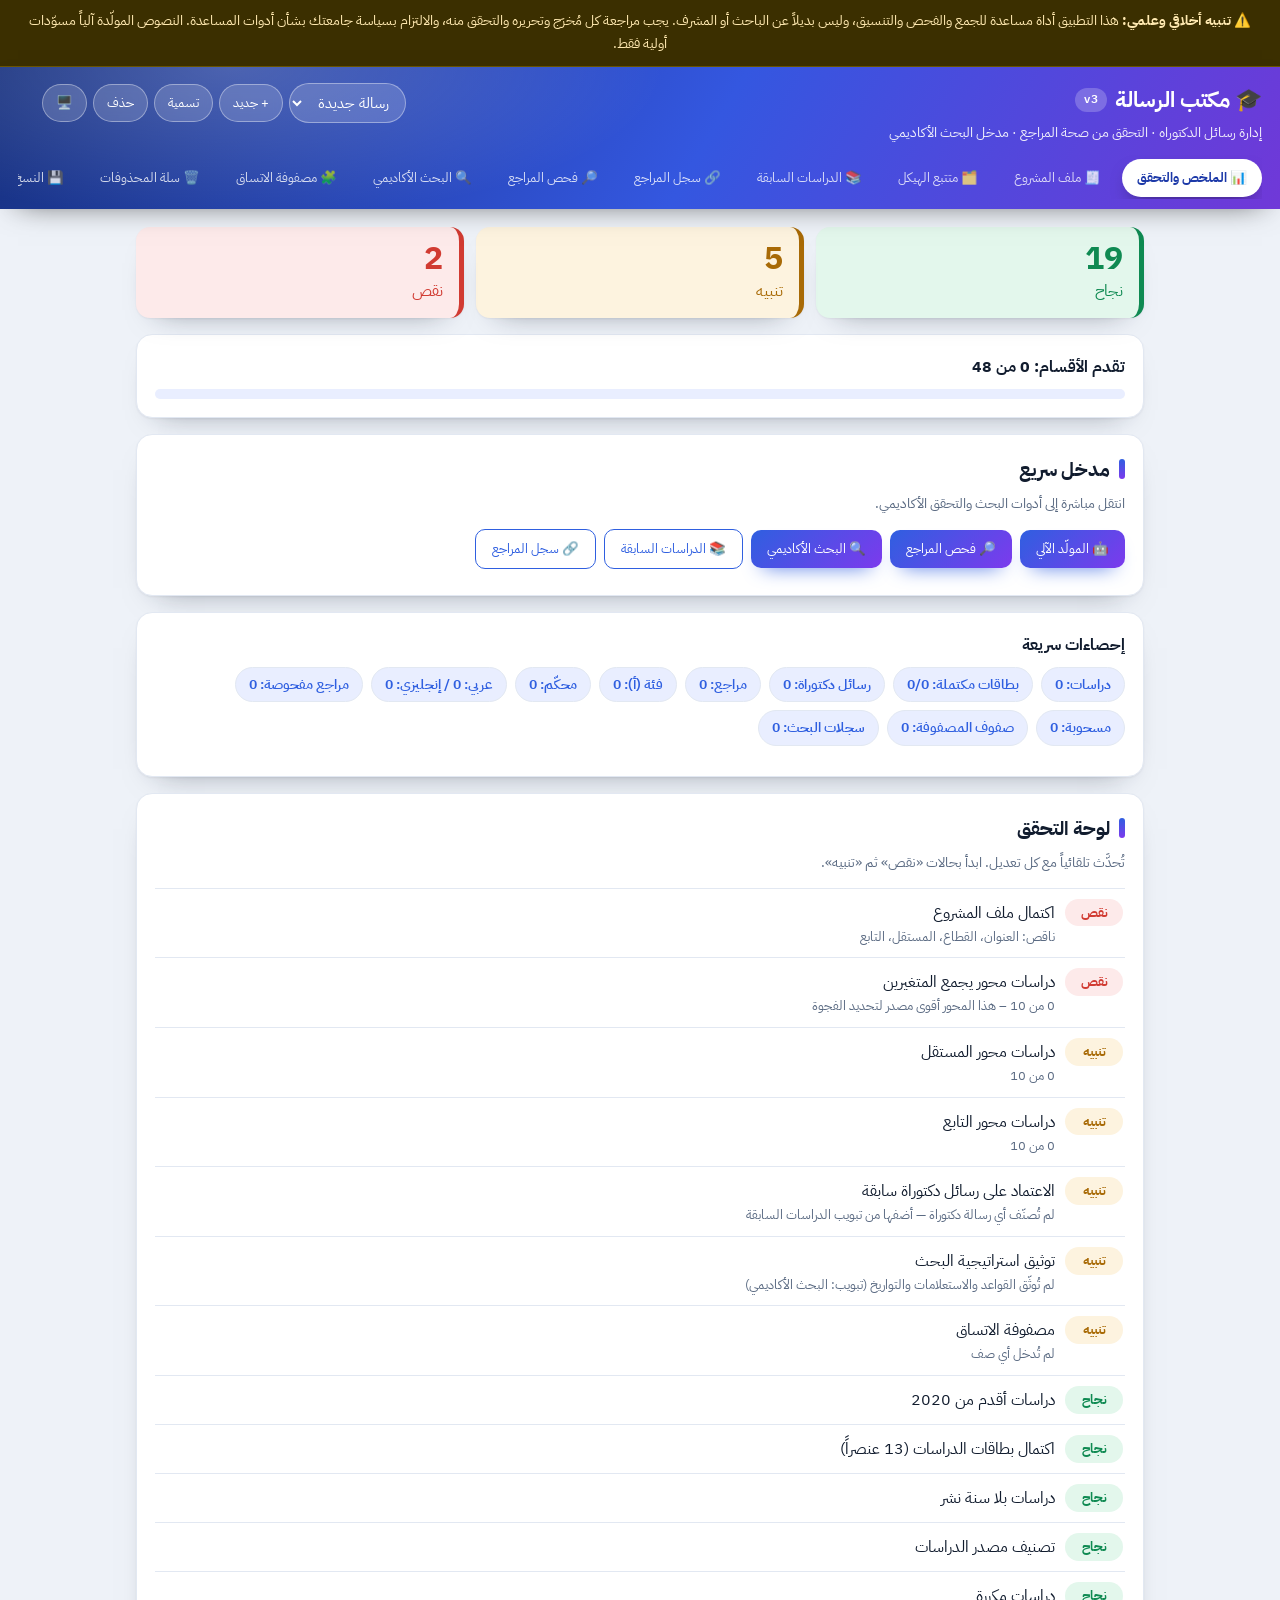
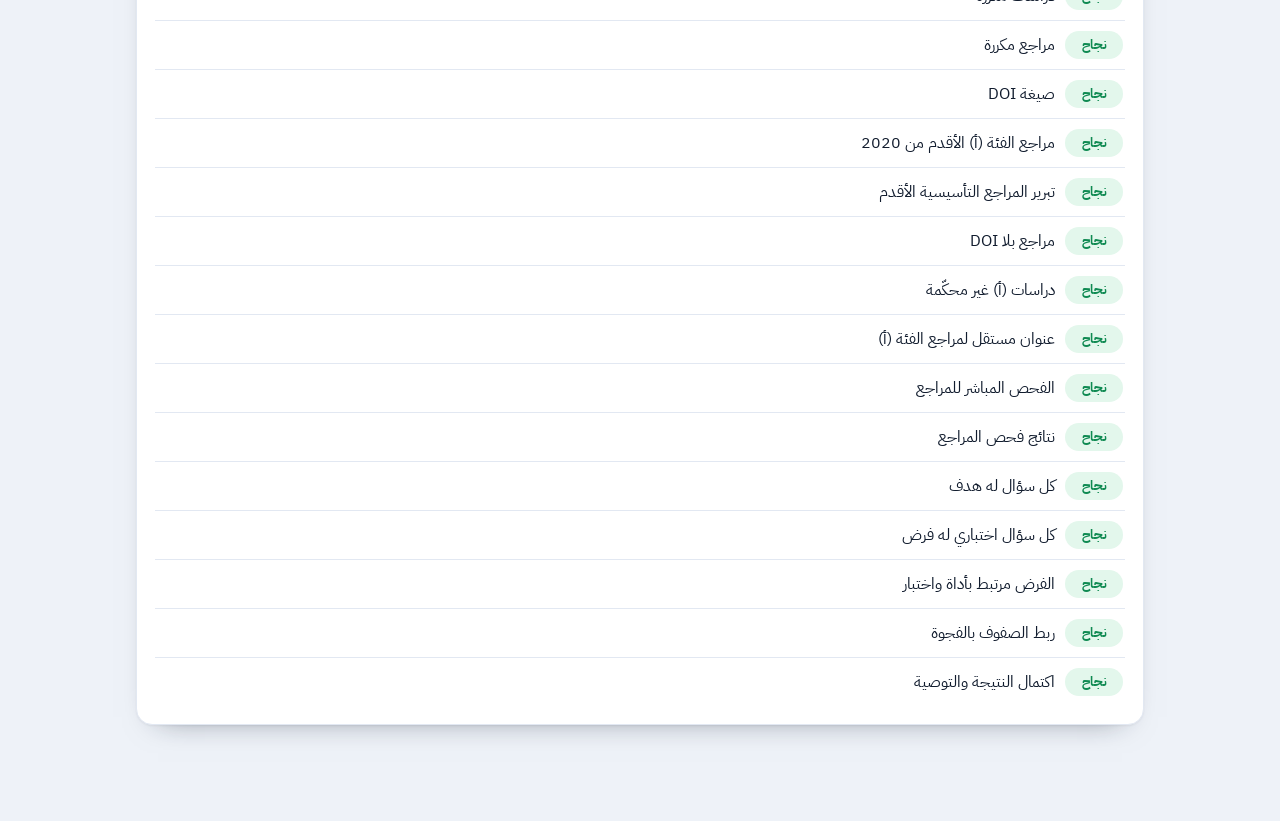
==== commit bfd561f5: "docs: add prominent ethical & academic note banner (site + README)" ====
--- a/standalone/thesis-desk-v3.html
+++ b/standalone/thesis-desk-v3.html
@@ -4,6 +4,7 @@
 <meta charset="utf-8">
 <meta name="viewport" content="width=device-width, initial-scale=1, viewport-fit=cover">
 <title>مكتب الرسالة v3 – إدارة رسائل الدكتوراه والتحقق منها والبحث الأكاديمي</title>
+<link rel="icon" href="data:image/svg+xml,%3Csvg%20xmlns%3D'http%3A%2F%2Fwww.w3.org%2F2000%2Fsvg'%20viewBox%3D'0%200%20128%20128'%3E%3Crect%20width%3D'128'%20height%3D'128'%20rx%3D'28'%20fill%3D'%233457e0'%2F%3E%3Cpath%20d%3D'M64%2030%20L106%2052%20L64%2074%20L22%2052%20Z'%20fill%3D'%23fcd34d'%2F%3E%3Cpath%20d%3D'M44%2060%20v16%20q20%2011%2040%200%20V60'%20fill%3D'none'%20stroke%3D'%23f59e0b'%20stroke-width%3D'7'%2F%3E%3Ccircle%20cx%3D'92'%20cy%3D'98'%20r%3D'18'%20fill%3D'%230f8a52'%2F%3E%3Cpath%20d%3D'M83%2098%20l6%206%20l12%20-13'%20fill%3D'none'%20stroke%3D'%23fff'%20stroke-width%3D'6'%20stroke-linecap%3D'round'%2F%3E%3C%2Fsvg%3E">
 <link href="https://fonts.googleapis.com/css2?family=IBM+Plex+Sans+Arabic:wght@400;500;600;700&display=swap" rel="stylesheet">
 <style>
 /* ================= لوحة الألوان — نهاري ================= */
@@ -121,6 +122,9 @@
 </style>
 </head>
 <body>
+<div role="note" aria-label="تنبيه أخلاقي وعلمي" class="ethics-banner" style="background:#3b2f00;color:#ffe9b0;border-bottom:1px solid #6b5500;padding:10px 16px;font-size:13.5px;line-height:1.7;text-align:center">
+⚠️ <b>تنبيه أخلاقي وعلمي:</b> هذا التطبيق أداة مساعدة للجمع والفحص والتنسيق، وليس بديلاً عن الباحث أو المشرف. يجب مراجعة كل مُخرَج وتحريره والتحقق منه، والالتزام بسياسة جامعتك بشأن أدوات المساعدة. النصوص المولّدة آلياً مسوّدات أولية فقط.
+</div>
 <header>
  <div class="hrow">
   <div><h1>🎓 مكتب الرسالة <span class="ver">v3</span></h1><p>إدارة رسائل الدكتوراه · التحقق من صحة المراجع · مدخل البحث الأكاديمي</p></div>
